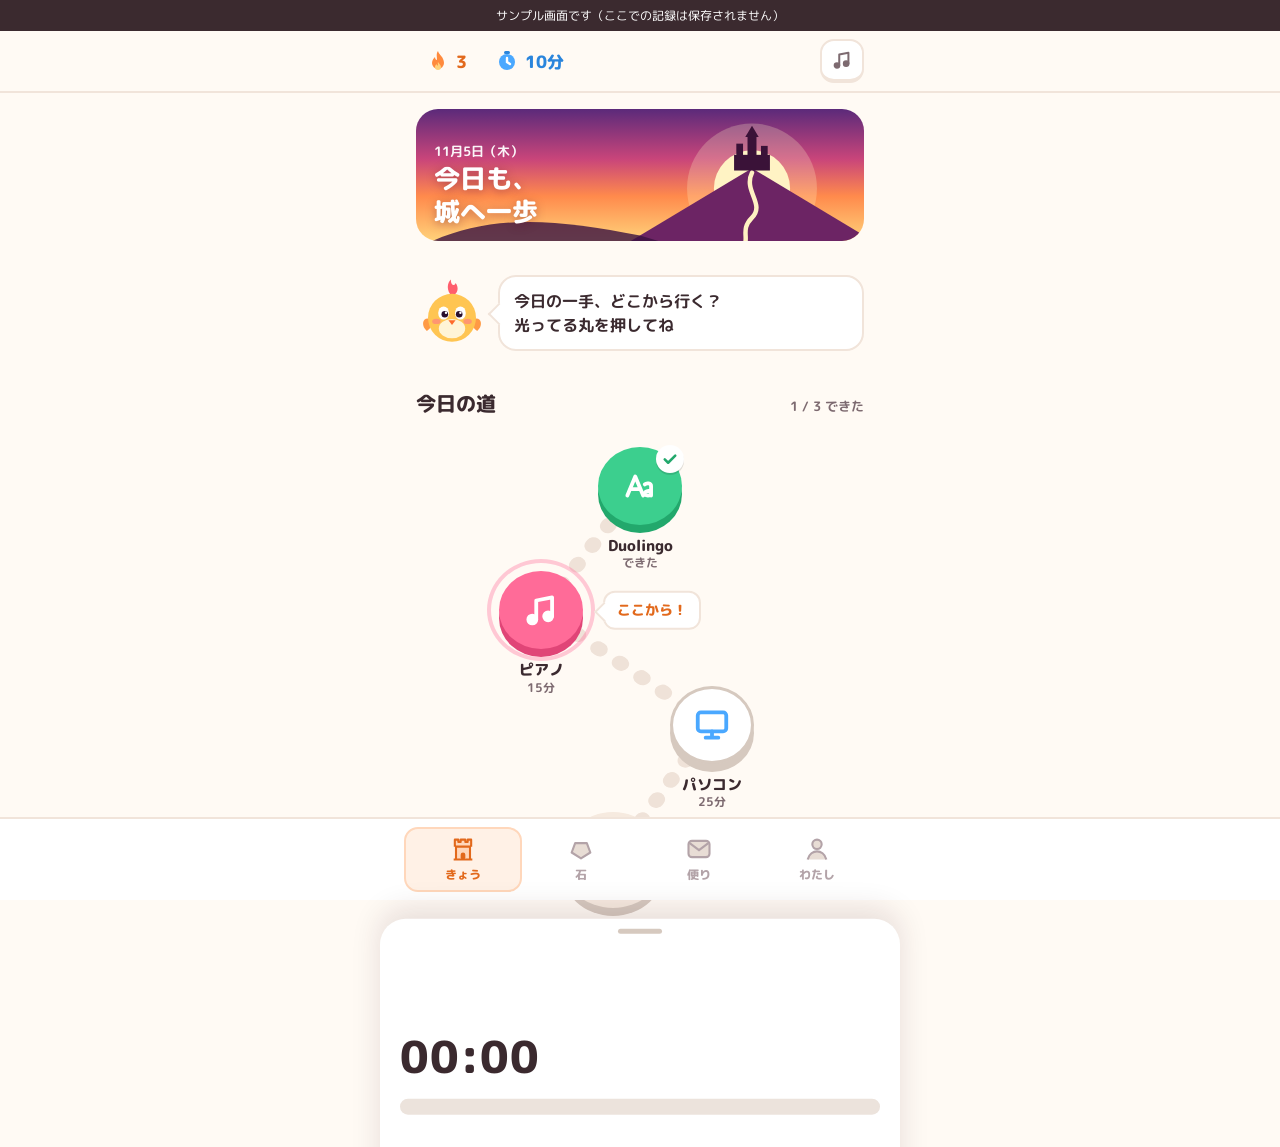
==== sample.html @ 820add2a "Duolingo風の画面サンプルと、ZOUZEI PHONK（Apple Music）を追加 Co-Authored-By: Claude Opus 5.5 <noreply@anthropic.co" ====
<!doctype html>
<html lang="ja">
<head>
<meta charset="utf-8">
<meta name="viewport" content="width=device-width, initial-scale=1, viewport-fit=cover">
<title>最強の自分 サンプル</title>
<meta name="robots" content="noindex">
<meta name="theme-color" content="#fffaf4">
<link rel="preconnect" href="https://fonts.googleapis.com">
<link rel="preconnect" href="https://fonts.gstatic.com" crossorigin>
<link href="https://fonts.googleapis.com/css2?family=M+PLUS+Rounded+1c:wght@500;700;800&display=swap" rel="stylesheet">
<style>
  :root {
    --bg: #fffaf4;
    --card: #ffffff;
    --line: #f1e4da;
    --ink: #3b2a2f;
    --ink-2: #7d6a70;
    --ink-3: #b3a3a8;
    --orange: #ff8a3d; --orange-d: #e2691c;
    --green: #3ccf8e; --green-d: #22a86c;
    --pink: #ff6b98; --pink-d: #e04577;
    --blue: #4aa8ff; --blue-d: #2a85dc;
    --gold: #ffc23d; --gold-d: #e09c12;
    --gray: #ece3dc; --gray-d: #d6c9bf;
    --r: 18px;
    --font: "M PLUS Rounded 1c", "Hiragino Maru Gothic ProN", "Hiragino Sans", system-ui, sans-serif;
  }
  * { box-sizing: border-box; }
  html, body { margin: 0; }
  body {
    background: var(--bg); color: var(--ink);
    font-family: var(--font); font-size: 16px; line-height: 1.6;
    -webkit-font-smoothing: antialiased;
    padding-bottom: calc(96px + env(safe-area-inset-bottom, 0px));
    overflow-x: hidden;
  }
  button { font: inherit; color: inherit; cursor: pointer; }
  .wrap { max-width: 480px; margin: 0 auto; padding: 0 16px; }

  .sample-note { background: var(--ink); color: #fff; text-align: center; font-size: 12px; padding: 6px 12px; }

  /* 上のバー */
  .topbar {
    position: sticky; top: 0; z-index: 20;
    background: rgba(255, 250, 244, .94); backdrop-filter: blur(10px); -webkit-backdrop-filter: blur(10px);
    border-bottom: 2px solid var(--line);
  }
  .topbar .wrap { display: flex; align-items: center; gap: 8px; height: 60px; padding-top: env(safe-area-inset-top, 0px); }
  .stat { display: flex; align-items: center; gap: 6px; font-weight: 800; font-size: 17px; padding: 6px 10px; border-radius: 12px; }
  .stat svg { width: 24px; height: 24px; }
  .stat.streak { color: var(--orange-d); }
  .stat.time { color: var(--blue-d); }
  .spacer { flex: 1; }
  .icon-btn {
    width: 44px; height: 44px; border-radius: 14px;
    background: var(--card); border: 2px solid var(--line); border-bottom-width: 4px;
    display: grid; place-items: center; color: var(--ink-2);
  }
  .icon-btn svg { width: 22px; height: 22px; }
  .icon-btn:active { border-bottom-width: 2px; transform: translateY(2px); }

  /* 朝焼けの帯 */
  .banner {
    position: relative; margin-top: 16px; height: 132px; border-radius: 22px; overflow: hidden;
    background: linear-gradient(180deg, #5b2a7a 0%, #c9457a 38%, #ff8a4c 66%, #ffd27a 100%);
    color: #fff;
  }
  .banner svg { position: absolute; inset: 0; width: 100%; height: 100%; }
  .banner-text { position: absolute; left: 18px; bottom: 14px; }
  .banner-date { font-size: 13px; font-weight: 700; opacity: .95; }
  .banner-title { margin: 0; font-size: 26px; font-weight: 800; line-height: 1.25; text-shadow: 0 2px 10px rgba(80, 10, 40, .35); }

  /* ヒナタ */
  .coach { display: flex; align-items: center; gap: 10px; margin: 18px 0 4px; }
  .coach svg { width: 72px; height: 72px; flex: none; }
  .bubble {
    position: relative; flex: 1;
    background: var(--card); border: 2px solid var(--line); border-radius: 18px;
    padding: 12px 14px; font-weight: 700; font-size: 16px; line-height: 1.5;
  }
  .bubble::before {
    content: ""; position: absolute; left: -9px; top: 50%; width: 14px; height: 14px; margin-top: -7px;
    background: var(--card); border-left: 2px solid var(--line); border-bottom: 2px solid var(--line);
    transform: rotate(45deg);
  }
  .coach.wow svg { animation: wow .8s ease-in-out; }
  @keyframes wow { 25% { transform: translateY(-10px) rotate(-8deg) scale(1.08); } 50% { transform: translateY(-10px) rotate(8deg) scale(1.08); } 75% { transform: translateY(0) rotate(-4deg); } }

  /* 今日の道 */
  .section-title { display: flex; align-items: baseline; justify-content: space-between; margin: 20px 0 4px; }
  .section-title h2 { margin: 0; font-size: 20px; font-weight: 800; }
  .section-title span { font-size: 13px; color: var(--ink-2); font-weight: 700; }
  .path { position: relative; height: 520px; margin-top: 4px; }
  .path-line { position: absolute; inset: 0; width: 100%; height: 100%; }
  .node {
    position: absolute; transform: translate(-50%, -50%);
    width: 84px; height: 78px; border-radius: 50%;
    border: 0; padding: 0;
    background: var(--c); box-shadow: 0 8px 0 var(--cd);
    display: grid; place-items: center; color: #fff;
    transition: transform .1s, box-shadow .1s;
  }
  .node:active { transform: translate(-50%, calc(-50% + 6px)); box-shadow: 0 2px 0 var(--cd); }
  .node svg { width: 38px; height: 38px; }
  .node.todo { background: var(--card); box-shadow: 0 8px 0 var(--gray-d); color: var(--c); border: 3px solid var(--gray-d); }
  .node.todo:active { box-shadow: 0 2px 0 var(--gray-d); }
  .node.done::after {
    content: ""; position: absolute; right: -2px; top: -2px; width: 28px; height: 28px; border-radius: 50%;
    background: #fff url("data:image/svg+xml,%3Csvg xmlns='http://www.w3.org/2000/svg' viewBox='0 0 24 24'%3E%3Cpath d='M5 12.5l4.5 4.5L19 7.5' fill='none' stroke='%2322a86c' stroke-width='3.4' stroke-linecap='round' stroke-linejoin='round'/%3E%3C/svg%3E") center/18px no-repeat;
    box-shadow: 0 2px 0 rgba(0, 0, 0, .12);
  }
  .node.current::before {
    content: ""; position: absolute; inset: -12px; border-radius: 50%;
    border: 4px solid var(--c); opacity: .35;
    animation: ring 1.8s ease-out infinite;
  }
  @keyframes ring { from { transform: scale(.9); opacity: .5; } to { transform: scale(1.18); opacity: 0; } }
  .node-label {
    position: absolute; transform: translate(-50%, 0);
    font-weight: 800; font-size: 15px; white-space: nowrap; text-align: center; line-height: 1.3;
  }
  .node-label small { display: block; font-weight: 700; font-size: 12px; color: var(--ink-2); }
  .tip {
    position: absolute; transform: translate(0, -50%);
    background: var(--card); border: 2px solid var(--line); border-radius: 12px;
    padding: 6px 12px; font-weight: 800; font-size: 14px; color: var(--orange-d);
    white-space: nowrap; animation: bob 1.6s ease-in-out infinite;
  }
  .tip::after { content: ""; position: absolute; left: -8px; top: 50%; width: 12px; height: 12px; margin-top: -6px; background: var(--card); border-left: 2px solid var(--line); border-bottom: 2px solid var(--line); transform: rotate(45deg); }
  @keyframes bob { 50% { transform: translate(6px, -50%); } }
  .castle { --c: var(--gold); --cd: var(--gold-d); width: 104px; height: 96px; }
  .castle svg { width: 52px; height: 52px; }
  .castle.locked { --c: #f6eadf; --cd: var(--gray-d); color: var(--ink-3); }

  /* 今日の名言（1行だけ） */
  .quote { margin-top: 8px; padding: 14px 16px; border-radius: var(--r); background: var(--card); border: 2px solid var(--line); }
  .quote-label { font-size: 12px; font-weight: 800; color: var(--orange-d); }
  .quote-text { margin: 2px 0 0; font-weight: 700; font-size: 17px; }
  .quote-by { font-size: 12px; color: var(--ink-2); }

  /* ボタン */
  .btn {
    display: flex; align-items: center; justify-content: center; gap: 8px;
    width: 100%; padding: 14px 16px; border-radius: 16px; border: 0;
    font-weight: 800; font-size: 17px; letter-spacing: .04em;
    background: var(--c, var(--orange)); color: #fff; box-shadow: 0 5px 0 var(--cd, var(--orange-d));
    transition: transform .08s, box-shadow .08s;
  }
  .btn:active { transform: translateY(4px); box-shadow: 0 1px 0 var(--cd, var(--orange-d)); }
  .btn.ghost { background: var(--card); color: var(--ink-2); box-shadow: 0 4px 0 var(--gray-d); border: 2px solid var(--gray-d); }
  .btn.green { --c: var(--green); --cd: var(--green-d); }

  /* 下から出る作戦シート */
  .scrim { position: fixed; inset: 0; background: rgba(40, 20, 30, .35); opacity: 0; pointer-events: none; transition: opacity .2s; z-index: 40; }
  .scrim.show { opacity: 1; pointer-events: auto; }
  .sheet {
    position: fixed; left: 0; right: 0; bottom: 0; z-index: 50;
    background: var(--card); border-radius: 26px 26px 0 0;
    padding: 10px 20px calc(20px + env(safe-area-inset-bottom, 0px));
    transform: translateY(105%); transition: transform .28s cubic-bezier(.2, .8, .2, 1);
    max-width: 520px; margin: 0 auto;
    box-shadow: 0 -10px 30px rgba(60, 20, 30, .12);
  }
  .sheet.show { transform: none; }
  .grab { width: 44px; height: 5px; border-radius: 3px; background: var(--gray-d); margin: 0 auto 14px; }
  .sheet-head { display: flex; align-items: center; gap: 14px; }
  .sheet-icon { width: 60px; height: 56px; border-radius: 18px; display: grid; place-items: center; background: var(--c); box-shadow: 0 4px 0 var(--cd); color: #fff; flex: none; }
  .sheet-icon svg { width: 30px; height: 30px; }
  .sheet h3 { margin: 0; font-size: 24px; font-weight: 800; line-height: 1.25; }
  .sheet-first { margin: 2px 0 0; color: var(--ink-2); font-weight: 700; font-size: 15px; }
  .timer { display: flex; align-items: baseline; justify-content: space-between; margin-top: 18px; }
  .timer b { font-size: 44px; font-weight: 800; font-variant-numeric: tabular-nums; letter-spacing: .02em; }
  .timer span { color: var(--ink-2); font-weight: 700; font-size: 14px; }
  .bar { height: 16px; border-radius: 99px; background: var(--gray); overflow: hidden; margin-top: 6px; }
  .bar i { display: block; height: 100%; width: 0; border-radius: 99px; background: var(--c); transition: width .5s; position: relative; }
  .bar i::after { content: ""; position: absolute; left: 8px; right: 8px; top: 3px; height: 4px; border-radius: 99px; background: rgba(255, 255, 255, .45); }
  .steps { margin: 16px 0 0; padding: 0; list-style: none; display: grid; gap: 8px; }
  .steps li { display: grid; grid-template-columns: 28px 1fr; gap: 10px; align-items: start; font-weight: 700; font-size: 15px; }
  .steps li span { width: 28px; height: 28px; border-radius: 50%; display: grid; place-items: center; background: var(--gray); color: var(--ink-2); font-size: 13px; }
  .sheet-actions { display: grid; gap: 12px; margin-top: 20px; }
  .sheet-row { display: grid; grid-template-columns: 1fr 1fr; gap: 10px; }

  /* 下のタブ */
  .tabbar {
    position: fixed; left: 0; right: 0; bottom: 0; z-index: 30;
    background: var(--card); border-top: 2px solid var(--line);
    padding: 8px 8px calc(8px + env(safe-area-inset-bottom, 0px));
  }
  .tabbar .wrap { display: flex; justify-content: space-between; padding: 0 4px; }
  .tab { flex: 1; display: flex; flex-direction: column; align-items: center; gap: 2px; padding: 6px 0; border-radius: 14px; border: 2px solid transparent; background: none; font-weight: 800; font-size: 12px; color: var(--ink-3); }
  .tab svg { width: 28px; height: 28px; }
  .tab.on { color: var(--orange-d); background: #fff1e6; border-color: #ffd7bb; }

  /* 紙吹雪 */
  .confetti { position: fixed; top: -12px; width: 9px; height: 14px; z-index: 80; pointer-events: none; border-radius: 2px; animation: fall var(--t, 2.2s) cubic-bezier(.2, .6, .4, 1) forwards; }
  @keyframes fall { to { transform: translate(var(--x), 105vh) rotate(var(--r)); } }
  @media (prefers-reduced-motion: reduce) { *, *::before, *::after { animation: none !important; transition: none !important; } }
</style>
</head>
<body>

<div class="sample-note">サンプル画面です（ここでの記録は保存されません）</div>

<header class="topbar">
  <div class="wrap">
    <span class="stat streak" title="連続の日">
      <svg viewBox="0 0 24 24"><path d="M12 2c1 4 6 6 6 12a6 6 0 0 1-12 0c0-3 2-5 3-6 0 2 1 3 2 3 0-4-1-6 1-9z" fill="#ff8a3d"/><path d="M12 13c1 2 3 3 3 5a3 3 0 0 1-6 0c0-1.5 1-2.5 1.5-3 .2 1 .8 1.5 1.5 1.5 0-1.5-.5-2.5 0-3.5z" fill="#ffd27a"/></svg>
      <span>3</span>
    </span>
    <span class="stat time" title="今日の積み時間">
      <svg viewBox="0 0 24 24"><circle cx="12" cy="13" r="8" fill="#4aa8ff"/><path d="M12 9v4l3 2" stroke="#fff" stroke-width="2.4" stroke-linecap="round" fill="none"/><rect x="9" y="2" width="6" height="3" rx="1.5" fill="#2a85dc"/></svg>
      <span id="totalTime">10分</span>
    </span>
    <span class="spacer"></span>
    <button class="icon-btn" type="button" aria-label="音の設定">
      <svg viewBox="0 0 24 24" fill="none" stroke="currentColor" stroke-width="2.2" stroke-linecap="round" stroke-linejoin="round"><path d="M9 18V6l10-2v12"/><circle cx="6.5" cy="18" r="2.5" fill="currentColor"/><circle cx="16.5" cy="16" r="2.5" fill="currentColor"/></svg>
    </button>
  </div>
</header>

<main class="wrap">
  <div class="banner">
    <svg viewBox="0 0 400 132" preserveAspectRatio="xMidYMid slice" aria-hidden="true">
      <circle cx="300" cy="78" r="34" fill="#fff3c4"/>
      <circle cx="300" cy="78" r="58" fill="#fff3c4" opacity=".25"/>
      <path d="M180 132 L300 60 L420 132Z" fill="#6c2464"/>
      <g transform="translate(300 62)" fill="#3a1238">
        <rect x="-16" y="-14" width="32" height="14"/><rect x="-4" y="-30" width="8" height="18"/><path d="M-6 -30 L0 -40 L6 -30Z"/>
        <rect x="-14" y="-24" width="6" height="12"/><rect x="8" y="-22" width="6" height="10"/>
      </g>
      <path d="M0 132 C60 100 120 104 200 120 L240 132Z" fill="#3a1240" opacity=".8"/>
      <path d="M300 64 C292 80 312 92 300 104 C288 116 300 124 290 132" stroke="#fff1c2" stroke-width="4" fill="none" stroke-linecap="round"/>
    </svg>
    <div class="banner-text">
      <div class="banner-date">11月5日（木）</div>
      <p class="banner-title">今日も、<br>城へ一歩</p>
    </div>
  </div>

  <div class="coach" id="coach">
    <svg viewBox="0 0 120 120" aria-hidden="true">
      <path d="M60 32 C50 22 52 10 58 4 C58 14 64 16 66 10 C72 18 70 28 60 32Z" fill="#ff5e6d"/>
      <path d="M24 70 C10 66 8 82 18 90 C24 86 28 80 28 72Z" fill="#ff9a45"/>
      <path d="M96 70 C110 66 112 82 102 90 C96 86 92 80 92 72Z" fill="#ff9a45"/>
      <circle cx="60" cy="68" r="40" fill="#ffc552"/>
      <ellipse cx="60" cy="86" rx="22" ry="16" fill="#fff4d6"/>
      <ellipse cx="34" cy="74" rx="7" ry="4.5" fill="#ff6f8a" opacity=".55"/><ellipse cx="86" cy="74" rx="7" ry="4.5" fill="#ff6f8a" opacity=".55"/>
      <g id="eyesNormal"><ellipse cx="46" cy="60" rx="9" ry="11" fill="#fff"/><ellipse cx="74" cy="60" rx="9" ry="11" fill="#fff"/><circle cx="48" cy="62" r="5.5" fill="#2a0f2e"/><circle cx="72" cy="62" r="5.5" fill="#2a0f2e"/><circle cx="50" cy="59.5" r="2" fill="#fff"/><circle cx="74" cy="59.5" r="2" fill="#fff"/><path d="M54 72 L66 72 L60 80Z" fill="#ff6a2a"/></g>
      <g id="eyesWow" style="display:none"><ellipse cx="45" cy="58" rx="13" ry="15" fill="#fff" stroke="#2a0f2e" stroke-width="1.2"/><ellipse cx="75" cy="58" rx="13" ry="15" fill="#fff" stroke="#2a0f2e" stroke-width="1.2"/><circle cx="45" cy="58" r="3.2" fill="#2a0f2e"/><circle cx="75" cy="58" r="3.2" fill="#2a0f2e"/><ellipse cx="60" cy="82" rx="7" ry="8" fill="#7a1a3a"/><path d="M53 72 L67 72 L60 76Z" fill="#ff6a2a"/></g>
    </svg>
    <p class="bubble" id="say">今日の一手、どこから行く？<br>光ってる丸を押してね</p>
  </div>

  <div class="section-title"><h2>今日の道</h2><span id="progress">1 / 3 できた</span></div>
  <div class="path" id="path"></div>

  <div class="quote">
    <div class="quote-label">今日の名言</div>
    <p class="quote-text">千里の道も一歩から。</p>
    <div class="quote-by">ことわざ（老子『道徳経』より）</div>
  </div>
</main>

<div class="scrim" id="scrim"></div>
<section class="sheet" id="sheet" aria-modal="true" role="dialog" aria-labelledby="sheetTitle">
  <div class="grab"></div>
  <div class="sheet-head">
    <span class="sheet-icon" id="sheetIcon"></span>
    <div>
      <h3 id="sheetTitle"></h3>
      <p class="sheet-first" id="sheetFirst"></p>
    </div>
  </div>
  <div class="timer"><b id="sheetTime">00:00</b><span id="sheetGoal"></span></div>
  <div class="bar"><i id="sheetBar"></i></div>
  <ol class="steps" id="sheetSteps"></ol>
  <div class="sheet-actions">
    <button class="btn" type="button" id="startBtn">▶ はじめる</button>
    <div class="sheet-row">
      <button class="btn ghost" type="button" id="appBtn">アプリを開く</button>
      <button class="btn green" type="button" id="doneBtn">できた！</button>
    </div>
  </div>
</section>

<nav class="tabbar" aria-label="メニュー">
  <div class="wrap">
    <button class="tab on" type="button"><svg viewBox="0 0 24 24"><path d="M4 21h16M6 21V10h12v11M5 10V4h3v2h2V4h4v2h2V4h3v6" fill="#ffd7bb" stroke="#e2691c" stroke-width="1.8" stroke-linejoin="round"/><rect x="10" y="15" width="4" height="6" rx="2" fill="#e2691c"/></svg>きょう</button>
    <button class="tab" type="button"><svg viewBox="0 0 24 24"><path d="M4 15l3-8h10l3 8-8 5z" fill="#e8ddd5" stroke="#b3a3a8" stroke-width="1.8" stroke-linejoin="round"/></svg>石</button>
    <button class="tab" type="button"><svg viewBox="0 0 24 24"><rect x="3" y="5" width="18" height="14" rx="3" fill="#e8ddd5" stroke="#b3a3a8" stroke-width="1.8"/><path d="M4 7l8 6 8-6" fill="none" stroke="#b3a3a8" stroke-width="1.8"/></svg>便り</button>
    <button class="tab" type="button"><svg viewBox="0 0 24 24"><circle cx="12" cy="8" r="4" fill="#e8ddd5" stroke="#b3a3a8" stroke-width="1.8"/><path d="M4 21c1-5 5-7 8-7s7 2 8 7" fill="#e8ddd5" stroke="#b3a3a8" stroke-width="1.8"/></svg>わたし</button>
  </div>
</nav>

<script>
(() => {
  const ICON = {
    duo: '<svg viewBox="0 0 24 24" fill="none" stroke="currentColor" stroke-width="2.4" stroke-linecap="round" stroke-linejoin="round"><path d="M4 18l5-12 5 12M5.8 14h6.4"/><path d="M15 11c1-1 4-1 4 1v6M19 15c-2 0-4 .3-4 1.6S16 18 17 18s2-.6 2-1.5"/></svg>',
    piano: '<svg viewBox="0 0 24 24" fill="none" stroke="currentColor" stroke-width="2.4" stroke-linecap="round" stroke-linejoin="round"><path d="M9 18V6l10-2v12"/><circle cx="6.5" cy="18" r="2.5" fill="currentColor"/><circle cx="16.5" cy="16" r="2.5" fill="currentColor"/></svg>',
    pc: '<svg viewBox="0 0 24 24" fill="none" stroke="currentColor" stroke-width="2.4" stroke-linecap="round" stroke-linejoin="round"><rect x="3" y="4" width="18" height="12" rx="2"/><path d="M8 20h8M12 16v4"/></svg>',
    castle: '<svg viewBox="0 0 24 24" fill="currentColor"><path d="M3 21V10h2V7h2v3h2V5h2V3h2v2h2v5h2V7h2v3h2v11h-7v-4a2 2 0 0 0-4 0v4z"/></svg>',
  };
  const tasks = [
    { id: 'duo', label: 'Duolingo', c: '--green', cd: '--green-d', min: 10, first: 'アプリを開いて、レッスンを1つ', steps: ['アプリを開く', '今日のレッスンを1つ（約5分）', '余力があれば、もう1つか復習を1つ'], app: true, done: true, secs: 600 },
    { id: 'piano', label: 'ピアノ', c: '--pink', cd: '--pink-d', min: 15, first: '鍵盤のふたを開けて、音階を3分', steps: ['指ならし：音階かハノンを3分', 'いまの曲を2小節ずつ、ゆっくり8分', '最後に、止まらず通して1回'], done: false, secs: 0 },
    { id: 'pc', label: 'パソコン', c: '--blue', cd: '--blue-d', min: 25, first: '「今日つくるもの」を1行メモする', steps: ['今日つくるものを1行で書く', 'タイマーを押して25分だけ集中', '終わったら、できたことを一言メモ'], done: false, secs: 0 },
  ];
  const POS = [[50, 12], [28, 36], [66, 58]];
  const CASTLE = [44, 84];
  const $ = s => document.querySelector(s);
  const clock = s => `${String(Math.floor(s / 60)).padStart(2, '0')}:${String(Math.floor(s % 60)).padStart(2, '0')}`;
  let open = null, running = null, startAt = 0;

  const say = (text, wow) => {
    $('#say').innerHTML = text;
    $('#eyesNormal').style.display = wow ? 'none' : '';
    $('#eyesWow').style.display = wow ? '' : 'none';
    const c = $('#coach'); c.classList.remove('wow'); void c.offsetWidth; if (wow) c.classList.add('wow');
  };

  const render = () => {
    const cur = tasks.find(t => !t.done);
    const done = tasks.filter(t => t.done).length;
    $('#progress').textContent = `${done} / ${tasks.length} できた`;
    const total = tasks.reduce((a, t) => a + t.secs, 0) + (running ? (Date.now() - startAt) / 1000 : 0);
    $('#totalTime').textContent = `${Math.floor(total / 60)}分`;
    const pts = [...POS, CASTLE];
    const d = pts.map((p, i) => (i ? 'L' : 'M') + p[0] * 4 + ' ' + p[1] * 5.2).join(' ');
    let html = `<svg class="path-line" viewBox="0 0 400 520" preserveAspectRatio="none" aria-hidden="true"><path d="${d}" fill="none" stroke="#efe2d8" stroke-width="14" stroke-linecap="round" stroke-linejoin="round" stroke-dasharray="2 22"/></svg>`;
    tasks.forEach((t, i) => {
      const [x, y] = POS[i];
      const st = t.done ? 'done' : t === cur ? 'current' : 'todo';
      html += `<button class="node ${st}" type="button" data-id="${t.id}" style="left:${x}%;top:${y * 5.2}px;--c:var(${t.c});--cd:var(${t.cd});--tint:var(${t.c})" aria-label="${t.label}">${ICON[t.id]}</button>`;
      html += `<div class="node-label" style="left:${x}%;top:${y * 5.2 + 50}px">${t.label}<small>${t.done ? 'できた' : t.min + '分'}</small></div>`;
      if (t === cur) html += `<div class="tip" style="left:calc(${x}% + 62px);top:${y * 5.2}px">ここから！</div>`;
    });
    const allDone = !cur;
    html += `<button class="node castle${allDone ? '' : ' locked'}" type="button" data-id="castle" style="left:${CASTLE[0]}%;top:${CASTLE[1] * 5.2}px" aria-label="今日の城">${ICON.castle}</button>`;
    html += `<div class="node-label" style="left:${CASTLE[0]}%;top:${CASTLE[1] * 5.2 + 58}px">今日の城<small>${allDone ? '完成！' : 'ぜんぶ終わると完成'}</small></div>`;
    $('#path').innerHTML = html;
  };

  const openSheet = t => {
    open = t;
    const sheet = $('#sheet');
    sheet.style.setProperty('--c', `var(${t.c})`);
    sheet.style.setProperty('--cd', `var(${t.cd})`);
    $('#sheetIcon').innerHTML = ICON[t.id];
    $('#sheetTitle').textContent = t.label;
    $('#sheetFirst').textContent = 'まず：' + t.first;
    $('#sheetGoal').textContent = `目安 ${t.min}分`;
    $('#sheetSteps').innerHTML = t.steps.map((s, i) => `<li><span>${i + 1}</span>${s}</li>`).join('');
    $('#appBtn').style.display = t.app ? '' : 'none';
    $('.sheet-row').style.gridTemplateColumns = t.app ? '1fr 1fr' : '1fr';
    tickSheet();
    $('#scrim').classList.add('show'); sheet.classList.add('show');
  };
  const closeSheet = () => { $('#scrim').classList.remove('show'); $('#sheet').classList.remove('show'); open = null; };
  const secsOf = t => t.secs + (running === t ? (Date.now() - startAt) / 1000 : 0);
  const tickSheet = () => {
    if (!open) return;
    const s = secsOf(open);
    $('#sheetTime').textContent = clock(s);
    $('#sheetBar').style.width = Math.min(100, s / (open.min * 60) * 100) + '%';
    $('#startBtn').textContent = running === open ? '■ ストップ' : open.done ? '▶ もう少しやる' : '▶ はじめる';
  };

  const confetti = () => {
    const colors = ['#ff8a3d', '#3ccf8e', '#ff6b98', '#4aa8ff', '#ffc23d'];
    for (let i = 0; i < 60; i++) {
      const c = document.createElement('i');
      c.className = 'confetti';
      c.style.left = Math.random() * 100 + 'vw';
      c.style.background = colors[i % colors.length];
      c.style.setProperty('--x', (Math.random() - .5) * 200 + 'px');
      c.style.setProperty('--r', (Math.random() * 900 - 450) + 'deg');
      c.style.setProperty('--t', (1.6 + Math.random() * 1.4) + 's');
      document.body.appendChild(c);
      setTimeout(() => c.remove(), 3200);
    }
  };

  $('#path').addEventListener('click', e => {
    const b = e.target.closest('.node');
    if (!b) return;
    if (b.dataset.id === 'castle') {
      say(tasks.every(t => t.done) ? '城、完成してる…！！ 今日のあなた、伝説すぎる！！' : 'あと少しで城が完成するよ！ 光ってる丸から行こう！', tasks.every(t => t.done));
      return;
    }
    openSheet(tasks.find(t => t.id === b.dataset.id));
  });
  $('#scrim').addEventListener('click', closeSheet);
  $('#startBtn').addEventListener('click', () => {
    if (running === open) { open.secs = secsOf(open); running = null; say(`${Math.max(1, Math.round(open.secs / 60))}分も積んだの！？ えらすぎる…！`, true); }
    else { if (running) running.secs = secsOf(running); running = open; startAt = Date.now(); say(`よーい、どん！！ 「${open.label}」、見てるからね…！`); }
    tickSheet(); render();
  });
  $('#appBtn').addEventListener('click', () => say('いってらっしゃい！ 時間はこっちで測っておくね！'));
  $('#doneBtn').addEventListener('click', () => {
    const t = open;
    if (running === t) { t.secs = secsOf(t); running = null; }
    t.done = true;
    closeSheet();
    render();
    const n = tasks.filter(x => x.done).length;
    if (n === tasks.length) { say('全部！？！？ ぜんぶ！？ 城、完成しちゃった！！', true); confetti(); }
    else say(n === 2 ? '2つ目！？ え、正気？？ 天才では？' : `え、もう「${t.label}」できたの！？`, true);
  });
  setInterval(() => {
    tickSheet();
    if (running) $('#totalTime').textContent = `${Math.floor((tasks.reduce((a, t) => a + t.secs, 0) + (Date.now() - startAt) / 1000) / 60)}分`;
  }, 1000);
  render();
})();
</script>
</body>
</html>
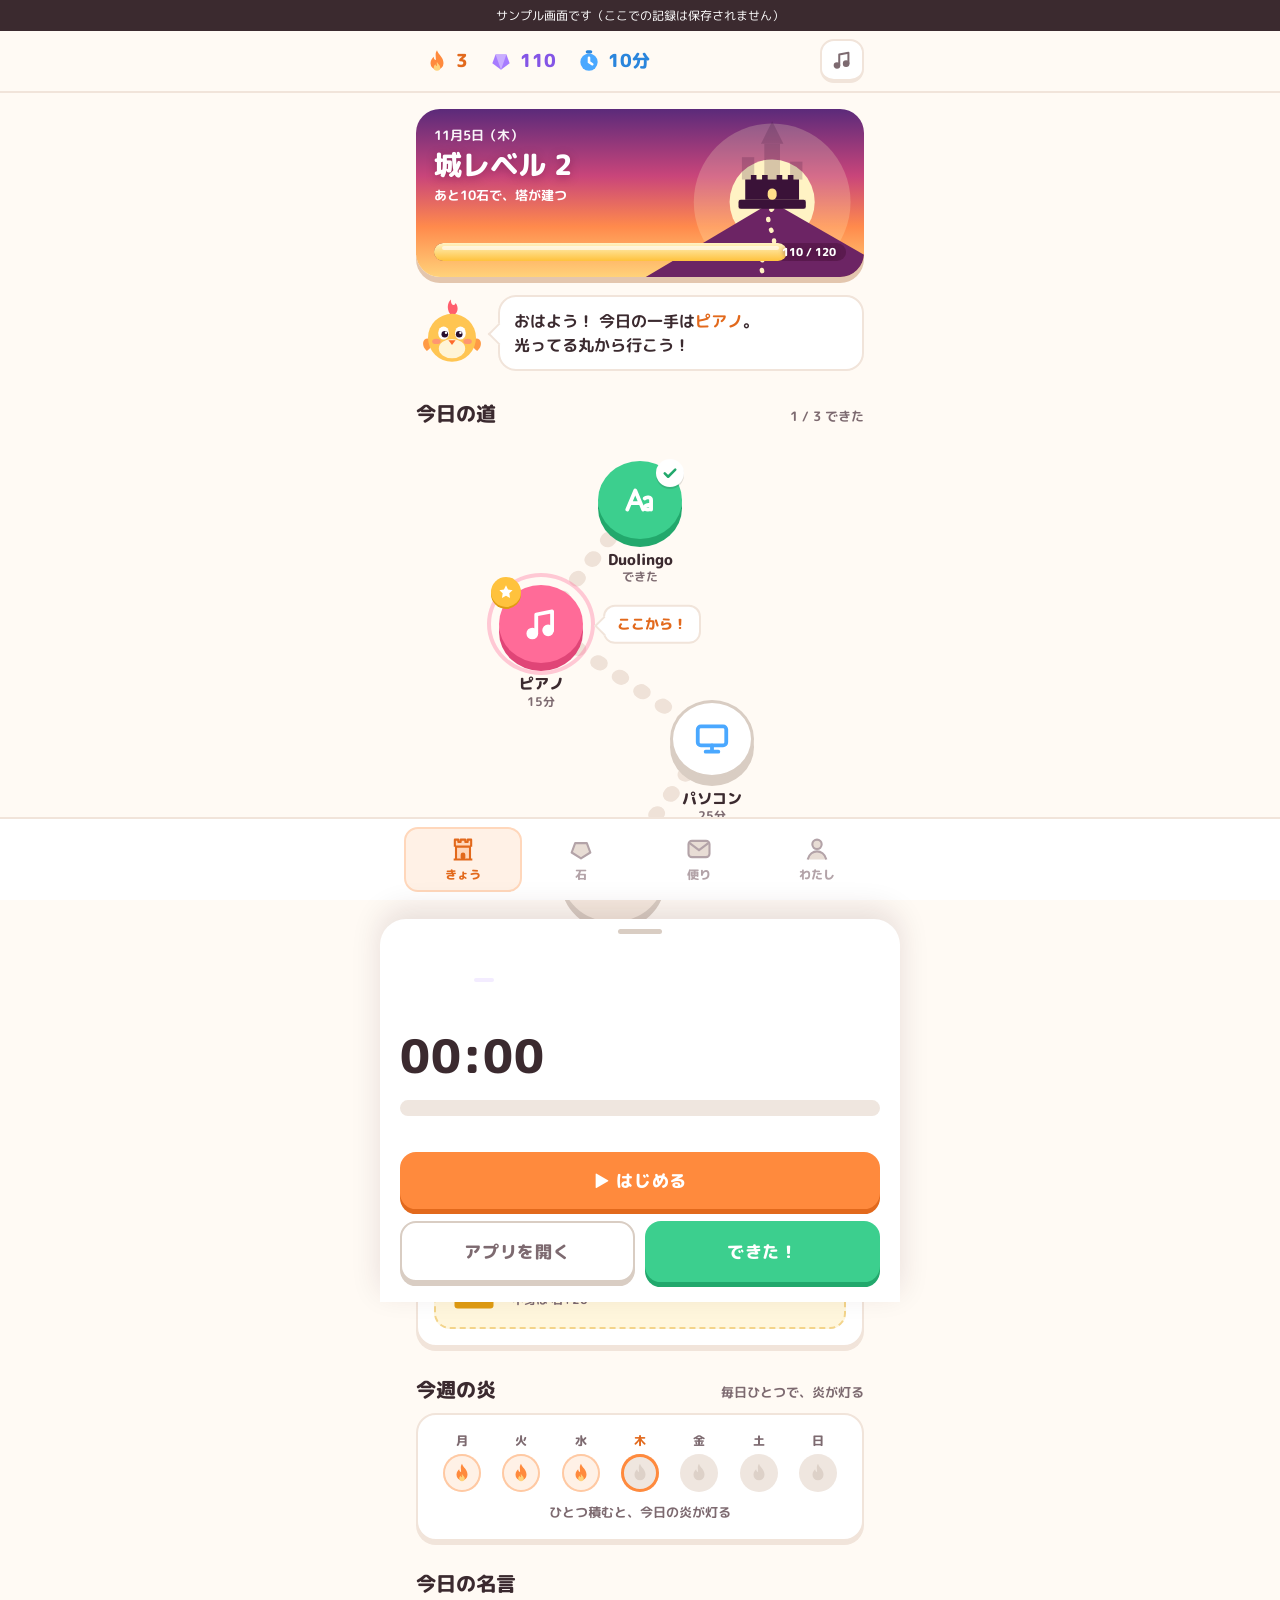
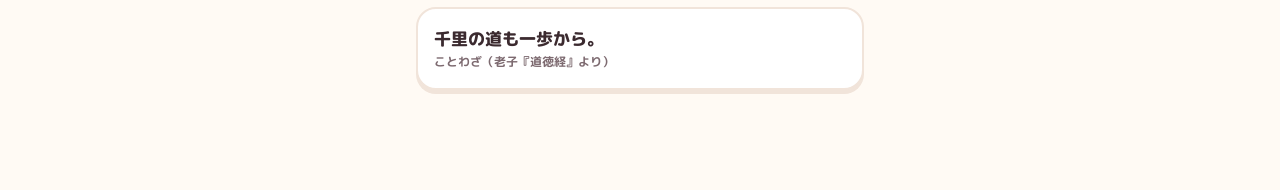
==== commit 588f2311: "サンプルに、育つ城・今日のクエスト・やりきった画面・今週の炎を追加 Co-Authored-By: Claude Opus 5.5 <noreply@anthropic.com>" ====
--- a/sample.html
+++ b/sample.html
@@ -17,13 +17,13 @@
     --ink: #3b2a2f;
     --ink-2: #7d6a70;
     --ink-3: #b3a3a8;
-    --orange: #ff8a3d; --orange-d: #e2691c;
+    --orange: #ff8a3d; --orange-d: #e2691c; --orange-l: #fff1e6;
     --green: #3ccf8e; --green-d: #22a86c;
     --pink: #ff6b98; --pink-d: #e04577;
     --blue: #4aa8ff; --blue-d: #2a85dc;
-    --gold: #ffc23d; --gold-d: #e09c12;
-    --gray: #ece3dc; --gray-d: #d6c9bf;
-    --r: 18px;
+    --gold: #ffc23d; --gold-d: #e09c12; --gold-l: #fff6dc;
+    --violet: #a77bff; --violet-d: #8455e6;
+    --gray: #efe6df; --gray-d: #d9cdc3;
     --font: "M PLUS Rounded 1c", "Hiragino Maru Gothic ProN", "Hiragino Sans", system-ui, sans-serif;
   }
   * { box-sizing: border-box; }
@@ -32,25 +32,27 @@
     background: var(--bg); color: var(--ink);
     font-family: var(--font); font-size: 16px; line-height: 1.6;
     -webkit-font-smoothing: antialiased;
-    padding-bottom: calc(96px + env(safe-area-inset-bottom, 0px));
+    padding-bottom: calc(100px + env(safe-area-inset-bottom, 0px));
     overflow-x: hidden;
   }
-  button { font: inherit; color: inherit; cursor: pointer; }
+  button { font: inherit; color: inherit; cursor: pointer; -webkit-tap-highlight-color: transparent; }
   .wrap { max-width: 480px; margin: 0 auto; padding: 0 16px; }
-
   .sample-note { background: var(--ink); color: #fff; text-align: center; font-size: 12px; padding: 6px 12px; }
 
-  /* 上のバー */
+  /* ---------- 上のバー ---------- */
   .topbar {
     position: sticky; top: 0; z-index: 20;
     background: rgba(255, 250, 244, .94); backdrop-filter: blur(10px); -webkit-backdrop-filter: blur(10px);
     border-bottom: 2px solid var(--line);
   }
-  .topbar .wrap { display: flex; align-items: center; gap: 8px; height: 60px; padding-top: env(safe-area-inset-top, 0px); }
-  .stat { display: flex; align-items: center; gap: 6px; font-weight: 800; font-size: 17px; padding: 6px 10px; border-radius: 12px; }
-  .stat svg { width: 24px; height: 24px; }
+  .topbar .wrap { display: flex; align-items: center; gap: 4px; height: 60px; }
+  .stat { display: flex; align-items: center; gap: 6px; font-weight: 800; font-size: 18px; padding: 6px 8px; border-radius: 12px; border: 0; background: none; }
+  .stat svg { width: 26px; height: 26px; }
   .stat.streak { color: var(--orange-d); }
+  .stat.stones { color: var(--violet-d); }
   .stat.time { color: var(--blue-d); }
+  .stat.bump { animation: bump .5s cubic-bezier(.3, 1.8, .5, 1); }
+  @keyframes bump { 40% { transform: scale(1.35); } }
   .spacer { flex: 1; }
   .icon-btn {
     width: 44px; height: 44px; border-radius: 14px;
@@ -59,26 +61,39 @@
   }
   .icon-btn svg { width: 22px; height: 22px; }
   .icon-btn:active { border-bottom-width: 2px; transform: translateY(2px); }
-
-  /* 朝焼けの帯 */
+  .icon-btn.on { color: var(--orange-d); border-color: #ffd0ad; background: var(--orange-l); }
+
+  /* ---------- 城のバナー（積むほど育つ） ---------- */
   .banner {
-    position: relative; margin-top: 16px; height: 132px; border-radius: 22px; overflow: hidden;
-    background: linear-gradient(180deg, #5b2a7a 0%, #c9457a 38%, #ff8a4c 66%, #ffd27a 100%);
+    position: relative; margin-top: 16px; height: 168px; border-radius: 24px; overflow: hidden;
+    background: linear-gradient(180deg, #5b2a7a 0%, #c9457a 40%, #ff8a4c 70%, #ffd27a 100%);
     color: #fff;
-  }
-  .banner svg { position: absolute; inset: 0; width: 100%; height: 100%; }
-  .banner-text { position: absolute; left: 18px; bottom: 14px; }
+    box-shadow: 0 6px 0 #e3c6ae;
+  }
+  .banner > svg { position: absolute; inset: 0; width: 100%; height: 100%; }
+  .banner-text { position: absolute; left: 18px; top: 16px; right: 44%; }
   .banner-date { font-size: 13px; font-weight: 700; opacity: .95; }
-  .banner-title { margin: 0; font-size: 26px; font-weight: 800; line-height: 1.25; text-shadow: 0 2px 10px rgba(80, 10, 40, .35); }
-
-  /* ヒナタ */
+  .banner-level { margin: 2px 0 0; font-size: 28px; font-weight: 800; line-height: 1.2; text-shadow: 0 2px 10px rgba(80, 10, 40, .35); }
+  .banner-next { margin: 4px 0 0; font-size: 13px; font-weight: 700; line-height: 1.4; }
+  .lv-bar { position: absolute; left: 18px; right: 18px; bottom: 16px; height: 18px; border-radius: 99px; background: rgba(60, 10, 40, .35); overflow: hidden; }
+  .lv-bar i { display: block; height: 100%; width: 0; border-radius: 99px; background: linear-gradient(180deg, #fff3c4, #ffc23d); transition: width .9s cubic-bezier(.2, .8, .2, 1); position: relative; }
+  .lv-bar i::after { content: ""; position: absolute; left: 8px; right: 8px; top: 3px; height: 4px; border-radius: 99px; background: rgba(255, 255, 255, .6); }
+  .lv-bar span { position: absolute; right: 10px; top: 0; font-size: 11px; font-weight: 800; line-height: 18px; color: #fff; text-shadow: 0 1px 4px rgba(60, 10, 40, .6); }
+  .castle-art .part { opacity: 0; transition: opacity .6s; }
+  .castle-art .part.on { opacity: 1; }
+  .castle-art .ghost { opacity: .2; }
+  .flag { transform-box: fill-box; transform-origin: 0 50%; animation: flag 1.6s ease-in-out infinite; }
+  @keyframes flag { 50% { transform: scaleX(.75); } }
+
+  /* ---------- ヒナタ ---------- */
   .coach { display: flex; align-items: center; gap: 10px; margin: 18px 0 4px; }
-  .coach svg { width: 72px; height: 72px; flex: none; }
+  .coach svg { width: 72px; height: 72px; flex: none; overflow: visible; }
   .bubble {
-    position: relative; flex: 1;
+    position: relative; flex: 1; margin: 0;
     background: var(--card); border: 2px solid var(--line); border-radius: 18px;
     padding: 12px 14px; font-weight: 700; font-size: 16px; line-height: 1.5;
   }
+  .bubble b { color: var(--orange-d); }
   .bubble::before {
     content: ""; position: absolute; left: -9px; top: 50%; width: 14px; height: 14px; margin-top: -7px;
     background: var(--card); border-left: 2px solid var(--line); border-bottom: 2px solid var(--line);
@@ -87,11 +102,13 @@
   .coach.wow svg { animation: wow .8s ease-in-out; }
   @keyframes wow { 25% { transform: translateY(-10px) rotate(-8deg) scale(1.08); } 50% { transform: translateY(-10px) rotate(8deg) scale(1.08); } 75% { transform: translateY(0) rotate(-4deg); } }
 
-  /* 今日の道 */
-  .section-title { display: flex; align-items: baseline; justify-content: space-between; margin: 20px 0 4px; }
+  /* ---------- 見出し ---------- */
+  .section-title { display: flex; align-items: baseline; justify-content: space-between; margin: 26px 0 8px; }
   .section-title h2 { margin: 0; font-size: 20px; font-weight: 800; }
   .section-title span { font-size: 13px; color: var(--ink-2); font-weight: 700; }
-  .path { position: relative; height: 520px; margin-top: 4px; }
+
+  /* ---------- 今日の道 ---------- */
+  .path { position: relative; height: 520px; }
   .path-line { position: absolute; inset: 0; width: 100%; height: 100%; }
   .node {
     position: absolute; transform: translate(-50%, -50%);
@@ -102,7 +119,7 @@
     transition: transform .1s, box-shadow .1s;
   }
   .node:active { transform: translate(-50%, calc(-50% + 6px)); box-shadow: 0 2px 0 var(--cd); }
-  .node svg { width: 38px; height: 38px; }
+  .node > svg { width: 38px; height: 38px; }
   .node.todo { background: var(--card); box-shadow: 0 8px 0 var(--gray-d); color: var(--c); border: 3px solid var(--gray-d); }
   .node.todo:active { box-shadow: 0 2px 0 var(--gray-d); }
   .node.done::after {
@@ -116,10 +133,11 @@
     animation: ring 1.8s ease-out infinite;
   }
   @keyframes ring { from { transform: scale(.9); opacity: .5; } to { transform: scale(1.18); opacity: 0; } }
-  .node-label {
-    position: absolute; transform: translate(-50%, 0);
-    font-weight: 800; font-size: 15px; white-space: nowrap; text-align: center; line-height: 1.3;
-  }
+  .node.live { animation: live 1s ease-in-out infinite; }
+  @keyframes live { 50% { transform: translate(-50%, -50%) scale(1.06); } }
+  .node .pick { position: absolute; left: -8px; top: -8px; width: 30px; height: 30px; border-radius: 50%; background: var(--gold); box-shadow: 0 2px 0 var(--gold-d); display: grid; place-items: center; color: #fff; }
+  .node .pick svg { width: 18px; height: 18px; }
+  .node-label { position: absolute; transform: translate(-50%, 0); font-weight: 800; font-size: 15px; white-space: nowrap; text-align: center; line-height: 1.3; }
   .node-label small { display: block; font-weight: 700; font-size: 12px; color: var(--ink-2); }
   .tip {
     position: absolute; transform: translate(0, -50%);
@@ -129,20 +147,62 @@
   }
   .tip::after { content: ""; position: absolute; left: -8px; top: 50%; width: 12px; height: 12px; margin-top: -6px; background: var(--card); border-left: 2px solid var(--line); border-bottom: 2px solid var(--line); transform: rotate(45deg); }
   @keyframes bob { 50% { transform: translate(6px, -50%); } }
-  .castle { --c: var(--gold); --cd: var(--gold-d); width: 104px; height: 96px; }
-  .castle svg { width: 52px; height: 52px; }
-  .castle.locked { --c: #f6eadf; --cd: var(--gray-d); color: var(--ink-3); }
-
-  /* 今日の名言（1行だけ） */
-  .quote { margin-top: 8px; padding: 14px 16px; border-radius: var(--r); background: var(--card); border: 2px solid var(--line); }
-  .quote-label { font-size: 12px; font-weight: 800; color: var(--orange-d); }
-  .quote-text { margin: 2px 0 0; font-weight: 700; font-size: 17px; }
-  .quote-by { font-size: 12px; color: var(--ink-2); }
-
-  /* ボタン */
+  .tip.left { transform: translate(-100%, -50%); animation-name: bobL; }
+  .tip.left::after { left: auto; right: -8px; border-left: 0; border-bottom: 0; border-right: 2px solid var(--line); border-top: 2px solid var(--line); }
+  @keyframes bobL { 50% { transform: translate(calc(-100% - 6px), -50%); } }
+  .castle-node { --c: var(--gold); --cd: var(--gold-d); width: 104px; height: 96px; }
+  .castle-node > svg { width: 52px; height: 52px; }
+  .castle-node.locked { --c: #f6eadf; --cd: var(--gray-d); color: var(--ink-3); }
+  .float {
+    position: absolute; transform: translate(-50%, -50%); pointer-events: none; z-index: 5;
+    font-weight: 800; font-size: 22px; color: var(--violet-d);
+    text-shadow: 0 2px 0 #fff, 0 -2px 0 #fff, 2px 0 0 #fff, -2px 0 0 #fff;
+    animation: floatUp 1.4s cubic-bezier(.2, .8, .2, 1) forwards;
+  }
+  @keyframes floatUp { 0% { opacity: 0; transform: translate(-50%, -20%) scale(.6); } 20% { opacity: 1; transform: translate(-50%, -60%) scale(1.15); } 100% { opacity: 0; transform: translate(-50%, -220%) scale(1); } }
+
+  /* ---------- カード ---------- */
+  .card { background: var(--card); border: 2px solid var(--line); border-radius: 20px; padding: 16px; box-shadow: 0 4px 0 var(--line); }
+
+  /* ---------- 今日のクエスト ---------- */
+  .quest { display: grid; grid-template-columns: 44px 1fr; gap: 12px; align-items: center; padding: 10px 0; }
+  .quest + .quest { border-top: 2px solid var(--line); }
+  .q-icon { width: 44px; height: 44px; border-radius: 14px; display: grid; place-items: center; background: var(--qc-l); color: var(--qc); }
+  .q-icon svg { width: 24px; height: 24px; }
+  .q-title { margin: 0; font-weight: 800; font-size: 15px; display: flex; justify-content: space-between; gap: 8px; }
+  .q-title span { color: var(--ink-2); font-size: 13px; font-weight: 700; white-space: nowrap; }
+  .q-bar { height: 14px; border-radius: 99px; background: var(--gray); overflow: hidden; margin-top: 6px; }
+  .q-bar i { display: block; height: 100%; border-radius: 99px; background: var(--qc); transition: width .7s cubic-bezier(.2, .8, .2, 1); position: relative; }
+  .q-bar i::after { content: ""; position: absolute; left: 6px; right: 6px; top: 3px; height: 3px; border-radius: 99px; background: rgba(255, 255, 255, .5); }
+  .quest.clear .q-title { color: var(--green-d); }
+  .chest-row { display: flex; align-items: center; gap: 12px; margin-top: 12px; padding: 12px; border-radius: 16px; background: var(--gold-l); border: 2px dashed #f3d48a; }
+  .chest-row svg { width: 52px; height: 52px; flex: none; }
+  .chest-row p { margin: 0; font-weight: 800; font-size: 14px; line-height: 1.5; }
+  .chest-row small { display: block; font-weight: 700; color: var(--ink-2); font-size: 12px; }
+  .chest-row.ready { border-style: solid; border-color: var(--gold); animation: glow 1.4s ease-in-out infinite; cursor: pointer; }
+  .chest-row.ready svg { animation: shake 1.2s ease-in-out infinite; }
+  .chest-row.opened { background: var(--card); border-style: solid; border-color: var(--line); }
+  @keyframes glow { 50% { box-shadow: 0 0 0 4px rgba(255, 194, 61, .35); } }
+  @keyframes shake { 0%, 60%, 100% { transform: rotate(0); } 70% { transform: rotate(-8deg); } 80% { transform: rotate(8deg); } 90% { transform: rotate(-4deg); } }
+
+  /* ---------- 今週の炎 ---------- */
+  .week { display: grid; grid-template-columns: repeat(7, 1fr); gap: 4px; text-align: center; }
+  .day { font-size: 12px; font-weight: 800; color: var(--ink-2); }
+  .day i { display: grid; place-items: center; width: 38px; height: 38px; margin: 4px auto 0; border-radius: 50%; background: var(--gray); }
+  .day i svg { width: 22px; height: 22px; }
+  .day.lit i { background: var(--orange-l); box-shadow: inset 0 0 0 2px #ffc9a3; }
+  .day.today { color: var(--orange-d); }
+  .day.today i { box-shadow: inset 0 0 0 3px var(--orange); }
+  .week-note { margin: 10px 0 0; font-size: 13px; font-weight: 700; color: var(--ink-2); text-align: center; }
+
+  /* ---------- 名言 ---------- */
+  .quote-text { margin: 0; font-weight: 800; font-size: 17px; }
+  .quote-by { font-size: 12px; color: var(--ink-2); font-weight: 700; }
+
+  /* ---------- ボタン ---------- */
   .btn {
     display: flex; align-items: center; justify-content: center; gap: 8px;
-    width: 100%; padding: 14px 16px; border-radius: 16px; border: 0;
+    width: 100%; padding: 15px 16px; border-radius: 16px; border: 0;
     font-weight: 800; font-size: 17px; letter-spacing: .04em;
     background: var(--c, var(--orange)); color: #fff; box-shadow: 0 5px 0 var(--cd, var(--orange-d));
     transition: transform .08s, box-shadow .08s;
@@ -151,7 +211,7 @@
   .btn.ghost { background: var(--card); color: var(--ink-2); box-shadow: 0 4px 0 var(--gray-d); border: 2px solid var(--gray-d); }
   .btn.green { --c: var(--green); --cd: var(--green-d); }
 
-  /* 下から出る作戦シート */
+  /* ---------- 作戦シート ---------- */
   .scrim { position: fixed; inset: 0; background: rgba(40, 20, 30, .35); opacity: 0; pointer-events: none; transition: opacity .2s; z-index: 40; }
   .scrim.show { opacity: 1; pointer-events: auto; }
   .sheet {
@@ -169,8 +229,9 @@
   .sheet-icon svg { width: 30px; height: 30px; }
   .sheet h3 { margin: 0; font-size: 24px; font-weight: 800; line-height: 1.25; }
   .sheet-first { margin: 2px 0 0; color: var(--ink-2); font-weight: 700; font-size: 15px; }
-  .timer { display: flex; align-items: baseline; justify-content: space-between; margin-top: 18px; }
-  .timer b { font-size: 44px; font-weight: 800; font-variant-numeric: tabular-nums; letter-spacing: .02em; }
+  .reward { display: inline-block; margin-top: 6px; padding: 2px 10px; border-radius: 99px; background: #f3ecff; color: var(--violet-d); font-weight: 800; font-size: 13px; }
+  .timer { display: flex; align-items: baseline; justify-content: space-between; margin-top: 16px; }
+  .timer b { font-size: 46px; font-weight: 800; font-variant-numeric: tabular-nums; letter-spacing: .02em; }
   .timer span { color: var(--ink-2); font-weight: 700; font-size: 14px; }
   .bar { height: 16px; border-radius: 99px; background: var(--gray); overflow: hidden; margin-top: 6px; }
   .bar i { display: block; height: 100%; width: 0; border-radius: 99px; background: var(--c); transition: width .5s; position: relative; }
@@ -181,7 +242,32 @@
   .sheet-actions { display: grid; gap: 12px; margin-top: 20px; }
   .sheet-row { display: grid; grid-template-columns: 1fr 1fr; gap: 10px; }
 
-  /* 下のタブ */
+  /* ---------- やりきった画面 ---------- */
+  .result {
+    position: fixed; inset: 0; z-index: 60;
+    background: var(--bg);
+    display: flex; flex-direction: column; align-items: center; justify-content: center;
+    padding: 24px 24px calc(24px + env(safe-area-inset-bottom, 0px));
+    text-align: center;
+    opacity: 0; pointer-events: none; transition: opacity .25s;
+  }
+  .result.show { opacity: 1; pointer-events: auto; }
+  .result-hinata { width: 150px; height: 150px; overflow: visible; }
+  .result.show .result-hinata { animation: wow 1s ease-in-out .2s; }
+  .result h2 { margin: 8px 0 0; font-size: 30px; font-weight: 800; line-height: 1.3; }
+  .result .lead { margin: 6px 0 0; color: var(--ink-2); font-weight: 700; font-size: 16px; max-width: 320px; }
+  .result-stats { display: grid; grid-template-columns: repeat(3, 1fr); gap: 10px; width: 100%; max-width: 400px; margin: 24px 0 28px; }
+  .rs { border-radius: 16px; border: 2px solid var(--rc); overflow: hidden; background: var(--card); opacity: 0; transform: translateY(16px) scale(.9); }
+  .result.show .rs { animation: pop .5s cubic-bezier(.3, 1.6, .5, 1) forwards; }
+  .result.show .rs:nth-child(2) { animation-delay: .15s; }
+  .result.show .rs:nth-child(3) { animation-delay: .3s; }
+  @keyframes pop { to { opacity: 1; transform: none; } }
+  .rs-head { background: var(--rc); color: #fff; font-size: 12px; font-weight: 800; padding: 4px 0; }
+  .rs b { display: flex; align-items: center; justify-content: center; gap: 4px; padding: 10px 0; font-size: 22px; font-weight: 800; color: var(--rc); }
+  .rs b svg { width: 22px; height: 22px; }
+  .result .btn { max-width: 400px; }
+
+  /* ---------- 下のタブ ---------- */
   .tabbar {
     position: fixed; left: 0; right: 0; bottom: 0; z-index: 30;
     background: var(--card); border-top: 2px solid var(--line);
@@ -190,12 +276,11 @@
   .tabbar .wrap { display: flex; justify-content: space-between; padding: 0 4px; }
   .tab { flex: 1; display: flex; flex-direction: column; align-items: center; gap: 2px; padding: 6px 0; border-radius: 14px; border: 2px solid transparent; background: none; font-weight: 800; font-size: 12px; color: var(--ink-3); }
   .tab svg { width: 28px; height: 28px; }
-  .tab.on { color: var(--orange-d); background: #fff1e6; border-color: #ffd7bb; }
-
-  /* 紙吹雪 */
+  .tab.on { color: var(--orange-d); background: var(--orange-l); border-color: #ffd7bb; }
+
   .confetti { position: fixed; top: -12px; width: 9px; height: 14px; z-index: 80; pointer-events: none; border-radius: 2px; animation: fall var(--t, 2.2s) cubic-bezier(.2, .6, .4, 1) forwards; }
   @keyframes fall { to { transform: translate(var(--x), 105vh) rotate(var(--r)); } }
-  @media (prefers-reduced-motion: reduce) { *, *::before, *::after { animation: none !important; transition: none !important; } }
+  @media (prefers-reduced-motion: reduce) { *, *::before, *::after { animation: none !important; transition: none !important; } .rs { opacity: 1; transform: none; } }
 </style>
 </head>
 <body>
@@ -204,16 +289,20 @@
 
 <header class="topbar">
   <div class="wrap">
-    <span class="stat streak" title="連続の日">
+    <button class="stat streak" id="statStreak" type="button" aria-label="連続の日">
       <svg viewBox="0 0 24 24"><path d="M12 2c1 4 6 6 6 12a6 6 0 0 1-12 0c0-3 2-5 3-6 0 2 1 3 2 3 0-4-1-6 1-9z" fill="#ff8a3d"/><path d="M12 13c1 2 3 3 3 5a3 3 0 0 1-6 0c0-1.5 1-2.5 1.5-3 .2 1 .8 1.5 1.5 1.5 0-1.5-.5-2.5 0-3.5z" fill="#ffd27a"/></svg>
-      <span>3</span>
-    </span>
-    <span class="stat time" title="今日の積み時間">
+      <span id="streakNum">3</span>
+    </button>
+    <button class="stat stones" id="statStones" type="button" aria-label="積んだ石">
+      <svg viewBox="0 0 24 24"><path d="M4 14l3-8h10l3 8-8 6z" fill="#a77bff"/><path d="M7 6l5 14 5-14" fill="#c9adff"/></svg>
+      <span id="stoneNum">110</span>
+    </button>
+    <span class="stat time" aria-label="今日の積み時間">
       <svg viewBox="0 0 24 24"><circle cx="12" cy="13" r="8" fill="#4aa8ff"/><path d="M12 9v4l3 2" stroke="#fff" stroke-width="2.4" stroke-linecap="round" fill="none"/><rect x="9" y="2" width="6" height="3" rx="1.5" fill="#2a85dc"/></svg>
       <span id="totalTime">10分</span>
     </span>
     <span class="spacer"></span>
-    <button class="icon-btn" type="button" aria-label="音の設定">
+    <button class="icon-btn" id="musicBtn" type="button" aria-label="BGM（フォンク）を流す" aria-pressed="false">
       <svg viewBox="0 0 24 24" fill="none" stroke="currentColor" stroke-width="2.2" stroke-linecap="round" stroke-linejoin="round"><path d="M9 18V6l10-2v12"/><circle cx="6.5" cy="18" r="2.5" fill="currentColor"/><circle cx="16.5" cy="16" r="2.5" fill="currentColor"/></svg>
     </button>
   </div>
@@ -221,42 +310,60 @@
 
 <main class="wrap">
   <div class="banner">
-    <svg viewBox="0 0 400 132" preserveAspectRatio="xMidYMid slice" aria-hidden="true">
-      <circle cx="300" cy="78" r="34" fill="#fff3c4"/>
-      <circle cx="300" cy="78" r="58" fill="#fff3c4" opacity=".25"/>
-      <path d="M180 132 L300 60 L420 132Z" fill="#6c2464"/>
-      <g transform="translate(300 62)" fill="#3a1238">
-        <rect x="-16" y="-14" width="32" height="14"/><rect x="-4" y="-30" width="8" height="18"/><path d="M-6 -30 L0 -40 L6 -30Z"/>
-        <rect x="-14" y="-24" width="6" height="12"/><rect x="8" y="-22" width="6" height="10"/>
+    <svg viewBox="0 0 400 168" preserveAspectRatio="xMidYMid slice" aria-hidden="true">
+      <circle cx="318" cy="92" r="70" fill="#fff3c4" opacity=".22"/>
+      <circle cx="318" cy="92" r="38" fill="#fff3c4"/>
+      <path d="M190 168 L318 92 L450 168Z" fill="#6c2464"/>
+      <path d="M318 98 C306 112 330 124 314 138 C300 150 318 158 304 168" stroke="#fff1c2" stroke-width="4" fill="none" stroke-linecap="round" stroke-dasharray="1 9"/>
+      <g class="castle-art" transform="translate(318 96)" fill="#3a1238" id="castleArt">
+        <g class="ghost">
+          <rect x="-30" y="-6" width="60" height="8"/><rect x="-24" y="-24" width="48" height="18"/>
+          <rect x="-27" y="-44" width="11" height="20"/><rect x="16" y="-40" width="11" height="16"/>
+          <rect x="-7" y="-56" width="14" height="32"/><path d="M-10 -56 L0 -76 L10 -56Z"/>
+        </g>
+        <g class="part" data-lv="1"><rect x="-30" y="-6" width="60" height="8" rx="2"/></g>
+        <g class="part" data-lv="2"><path d="M-24 -6 V-24 H-19 V-28 H-14 V-24 H-9 V-28 H-4 V-24 H4 V-28 H9 V-24 H14 V-28 H19 V-24 H24 V-6Z"/><rect x="-4" y="-16" width="8" height="10" rx="4" fill="#ffe08a"/></g>
+        <g class="part" data-lv="3"><rect x="-27" y="-44" width="11" height="20"/><path d="M-29 -44 L-21.5 -58 L-14 -44Z" fill="#4a1844"/><rect x="16" y="-40" width="11" height="16"/><path d="M14 -40 L21.5 -53 L29 -40Z" fill="#4a1844"/><rect x="-23" y="-38" width="3" height="5" rx="1.5" fill="#ffe08a"/></g>
+        <g class="part" data-lv="4"><rect x="-7" y="-56" width="14" height="32"/><path d="M-10 -56 L0 -76 L10 -56Z" fill="#4a1844"/><rect x="-2" y="-48" width="4" height="7" rx="2" fill="#ffe08a"/></g>
+        <g class="part" data-lv="5"><line x1="0" y1="-76" x2="0" y2="-90" stroke="#3a1238" stroke-width="2"/><path class="flag" d="M0 -90 L14 -86 L0 -82Z" fill="#ff4f6d"/></g>
       </g>
-      <path d="M0 132 C60 100 120 104 200 120 L240 132Z" fill="#3a1240" opacity=".8"/>
-      <path d="M300 64 C292 80 312 92 300 104 C288 116 300 124 290 132" stroke="#fff1c2" stroke-width="4" fill="none" stroke-linecap="round"/>
     </svg>
     <div class="banner-text">
       <div class="banner-date">11月5日（木）</div>
-      <p class="banner-title">今日も、<br>城へ一歩</p>
+      <p class="banner-level" id="lvTitle">城レベル 2</p>
+      <p class="banner-next" id="lvNext"></p>
     </div>
+    <div class="lv-bar"><i id="lvBar"></i><span id="lvNum"></span></div>
   </div>
 
   <div class="coach" id="coach">
-    <svg viewBox="0 0 120 120" aria-hidden="true">
+    <svg viewBox="0 0 120 120" aria-hidden="true" id="hinataSvg">
       <path d="M60 32 C50 22 52 10 58 4 C58 14 64 16 66 10 C72 18 70 28 60 32Z" fill="#ff5e6d"/>
       <path d="M24 70 C10 66 8 82 18 90 C24 86 28 80 28 72Z" fill="#ff9a45"/>
       <path d="M96 70 C110 66 112 82 102 90 C96 86 92 80 92 72Z" fill="#ff9a45"/>
       <circle cx="60" cy="68" r="40" fill="#ffc552"/>
       <ellipse cx="60" cy="86" rx="22" ry="16" fill="#fff4d6"/>
       <ellipse cx="34" cy="74" rx="7" ry="4.5" fill="#ff6f8a" opacity=".55"/><ellipse cx="86" cy="74" rx="7" ry="4.5" fill="#ff6f8a" opacity=".55"/>
-      <g id="eyesNormal"><ellipse cx="46" cy="60" rx="9" ry="11" fill="#fff"/><ellipse cx="74" cy="60" rx="9" ry="11" fill="#fff"/><circle cx="48" cy="62" r="5.5" fill="#2a0f2e"/><circle cx="72" cy="62" r="5.5" fill="#2a0f2e"/><circle cx="50" cy="59.5" r="2" fill="#fff"/><circle cx="74" cy="59.5" r="2" fill="#fff"/><path d="M54 72 L66 72 L60 80Z" fill="#ff6a2a"/></g>
-      <g id="eyesWow" style="display:none"><ellipse cx="45" cy="58" rx="13" ry="15" fill="#fff" stroke="#2a0f2e" stroke-width="1.2"/><ellipse cx="75" cy="58" rx="13" ry="15" fill="#fff" stroke="#2a0f2e" stroke-width="1.2"/><circle cx="45" cy="58" r="3.2" fill="#2a0f2e"/><circle cx="75" cy="58" r="3.2" fill="#2a0f2e"/><ellipse cx="60" cy="82" rx="7" ry="8" fill="#7a1a3a"/><path d="M53 72 L67 72 L60 76Z" fill="#ff6a2a"/></g>
+      <g class="eyes-normal"><ellipse cx="46" cy="60" rx="9" ry="11" fill="#fff"/><ellipse cx="74" cy="60" rx="9" ry="11" fill="#fff"/><circle cx="48" cy="62" r="5.5" fill="#2a0f2e"/><circle cx="72" cy="62" r="5.5" fill="#2a0f2e"/><circle cx="50" cy="59.5" r="2" fill="#fff"/><circle cx="74" cy="59.5" r="2" fill="#fff"/><path d="M54 72 L66 72 L60 80Z" fill="#ff6a2a"/></g>
+      <g class="eyes-wow" style="display:none"><ellipse cx="45" cy="58" rx="13" ry="15" fill="#fff" stroke="#2a0f2e" stroke-width="1.2"/><ellipse cx="75" cy="58" rx="13" ry="15" fill="#fff" stroke="#2a0f2e" stroke-width="1.2"/><circle cx="45" cy="58" r="3.2" fill="#2a0f2e"/><circle cx="75" cy="58" r="3.2" fill="#2a0f2e"/><ellipse cx="60" cy="82" rx="7" ry="8" fill="#7a1a3a"/><path d="M53 72 L67 72 L60 76Z" fill="#ff6a2a"/><g fill="#ffc23d"><path d="M14 34 l3 7 7 3 -7 3 -3 7 -3 -7 -7 -3 7 -3z"/><path d="M106 26 l2 5 5 2 -5 2 -2 5 -2 -5 -5 -2 5 -2z"/></g></g>
     </svg>
-    <p class="bubble" id="say">今日の一手、どこから行く？<br>光ってる丸を押してね</p>
-  </div>
-
-  <div class="section-title"><h2>今日の道</h2><span id="progress">1 / 3 できた</span></div>
+    <p class="bubble" id="say">おはよう！ 今日の一手は<b>ピアノ</b>。<br>光ってる丸から行こう！</p>
+  </div>
+
+  <div class="section-title"><h2>今日の道</h2><span id="progress"></span></div>
   <div class="path" id="path"></div>
 
-  <div class="quote">
-    <div class="quote-label">今日の名言</div>
+  <div class="section-title"><h2>今日のクエスト</h2><span id="questCount"></span></div>
+  <div class="card" id="quests"></div>
+
+  <div class="section-title"><h2>今週の炎</h2><span>毎日ひとつで、炎が灯る</span></div>
+  <div class="card">
+    <div class="week" id="week"></div>
+    <p class="week-note" id="weekNote"></p>
+  </div>
+
+  <div class="section-title"><h2>今日の名言</h2></div>
+  <div class="card">
     <p class="quote-text">千里の道も一歩から。</p>
     <div class="quote-by">ことわざ（老子『道徳経』より）</div>
   </div>
@@ -270,6 +377,7 @@
     <div>
       <h3 id="sheetTitle"></h3>
       <p class="sheet-first" id="sheetFirst"></p>
+      <span class="reward" id="sheetReward"></span>
     </div>
   </div>
   <div class="timer"><b id="sheetTime">00:00</b><span id="sheetGoal"></span></div>
@@ -284,6 +392,18 @@
   </div>
 </section>
 
+<section class="result" id="result" role="dialog" aria-modal="true" aria-labelledby="resultTitle">
+  <svg class="result-hinata" viewBox="0 0 120 120" aria-hidden="true" id="resultHinata"></svg>
+  <h2 id="resultTitle"></h2>
+  <p class="lead" id="resultLead"></p>
+  <div class="result-stats">
+    <div class="rs" style="--rc: var(--violet)"><div class="rs-head">積んだ石</div><b id="rsStone"></b></div>
+    <div class="rs" style="--rc: var(--blue)"><div class="rs-head">今日の時間</div><b id="rsTime"></b></div>
+    <div class="rs" style="--rc: var(--orange)"><div class="rs-head">連続</div><b id="rsStreak"></b></div>
+  </div>
+  <button class="btn" type="button" id="resultBtn">つづける</button>
+</section>
+
 <nav class="tabbar" aria-label="メニュー">
   <div class="wrap">
     <button class="tab on" type="button"><svg viewBox="0 0 24 24"><path d="M4 21h16M6 21V10h12v11M5 10V4h3v2h2V4h4v2h2V4h3v6" fill="#ffd7bb" stroke="#e2691c" stroke-width="1.8" stroke-linejoin="round"/><rect x="10" y="15" width="4" height="6" rx="2" fill="#e2691c"/></svg>きょう</button>
@@ -293,54 +413,143 @@
   </div>
 </nav>
 
+<script src="audio.js"></script>
 <script>
 (() => {
+  const $ = s => document.querySelector(s);
+  const sfx = n => window.Sound && window.Sound.sfx(n);
   const ICON = {
     duo: '<svg viewBox="0 0 24 24" fill="none" stroke="currentColor" stroke-width="2.4" stroke-linecap="round" stroke-linejoin="round"><path d="M4 18l5-12 5 12M5.8 14h6.4"/><path d="M15 11c1-1 4-1 4 1v6M19 15c-2 0-4 .3-4 1.6S16 18 17 18s2-.6 2-1.5"/></svg>',
     piano: '<svg viewBox="0 0 24 24" fill="none" stroke="currentColor" stroke-width="2.4" stroke-linecap="round" stroke-linejoin="round"><path d="M9 18V6l10-2v12"/><circle cx="6.5" cy="18" r="2.5" fill="currentColor"/><circle cx="16.5" cy="16" r="2.5" fill="currentColor"/></svg>',
     pc: '<svg viewBox="0 0 24 24" fill="none" stroke="currentColor" stroke-width="2.4" stroke-linecap="round" stroke-linejoin="round"><rect x="3" y="4" width="18" height="12" rx="2"/><path d="M8 20h8M12 16v4"/></svg>',
     castle: '<svg viewBox="0 0 24 24" fill="currentColor"><path d="M3 21V10h2V7h2v3h2V5h2V3h2v2h2v5h2V7h2v3h2v11h-7v-4a2 2 0 0 0-4 0v4z"/></svg>',
-  };
+    star: '<svg viewBox="0 0 24 24" fill="currentColor"><path d="M12 3l2.7 5.6 6.1.9-4.4 4.3 1 6.1L12 17l-5.4 2.9 1-6.1L3.2 9.5l6.1-.9z"/></svg>',
+    stone: '<svg viewBox="0 0 24 24"><path d="M4 14l3-8h10l3 8-8 6z" fill="#a77bff"/><path d="M7 6l5 14 5-14" fill="#c9adff"/></svg>',
+    flame: '<svg viewBox="0 0 24 24"><path d="M12 2c1 4 6 6 6 12a6 6 0 0 1-12 0c0-3 2-5 3-6 0 2 1 3 2 3 0-4-1-6 1-9z" fill="#ff8a3d"/><path d="M12 13c1 2 3 3 3 5a3 3 0 0 1-6 0c0-1.5 1-2.5 1.5-3 .2 1 .8 1.5 1.5 1.5 0-1.5-.5-2.5 0-3.5z" fill="#ffd27a"/></svg>',
+    flameOff: '<svg viewBox="0 0 24 24"><path d="M12 2c1 4 6 6 6 12a6 6 0 0 1-12 0c0-3 2-5 3-6 0 2 1 3 2 3 0-4-1-6 1-9z" fill="#ddd1c8"/></svg>',
+    check: '<svg viewBox="0 0 24 24" fill="none" stroke="currentColor" stroke-width="3" stroke-linecap="round" stroke-linejoin="round"><path d="M5 12.5l4.5 4.5L19 7.5"/></svg>',
+    timer: '<svg viewBox="0 0 24 24" fill="none" stroke="currentColor" stroke-width="2.4" stroke-linecap="round"><circle cx="12" cy="13" r="8"/><path d="M12 9v4l3 2M9 2h6"/></svg>',
+    chest: '<svg viewBox="0 0 64 64"><rect x="8" y="26" width="48" height="30" rx="4" fill="#e09c12"/><path d="M8 30c0-12 10-18 24-18s24 6 24 18z" fill="#ffc23d"/><rect x="8" y="28" width="48" height="6" fill="#b87a0a"/><rect x="27" y="26" width="10" height="14" rx="2" fill="#fff3c4"/><circle cx="32" cy="33" r="2" fill="#b87a0a"/></svg>',
+    chestOpen: '<svg viewBox="0 0 64 64"><path d="M10 10 L54 14 L52 28 L8 24z" fill="#ffc23d"/><rect x="8" y="28" width="48" height="28" rx="4" fill="#e09c12"/><path d="M14 30h36v6H14z" fill="#a77bff"/><circle cx="24" cy="30" r="5" fill="#c9adff"/><circle cx="38" cy="29" r="6" fill="#a77bff"/><path d="M32 4l2 5 5 2-5 2-2 5-2-5-5-2 5-2z" fill="#fff3c4"/></svg>',
+  };
+
+  // デモ用の数字（本番では端末に保存した記録から計算する）
+  const S = { stones: 110, streak: 3, week: [true, true, true, false, false, false, false], todayIdx: 3, timerUsed: false, chestOpened: false };
+  const LEVELS = [0, 0, 50, 120, 220, 350]; // 添字がレベル（1=土台 … 5=旗）
+  const PART = ['', '土台', '壁', '塔', '天守', '旗'];
   const tasks = [
     { id: 'duo', label: 'Duolingo', c: '--green', cd: '--green-d', min: 10, first: 'アプリを開いて、レッスンを1つ', steps: ['アプリを開く', '今日のレッスンを1つ（約5分）', '余力があれば、もう1つか復習を1つ'], app: true, done: true, secs: 600 },
-    { id: 'piano', label: 'ピアノ', c: '--pink', cd: '--pink-d', min: 15, first: '鍵盤のふたを開けて、音階を3分', steps: ['指ならし：音階かハノンを3分', 'いまの曲を2小節ずつ、ゆっくり8分', '最後に、止まらず通して1回'], done: false, secs: 0 },
+    { id: 'piano', label: 'ピアノ', c: '--pink', cd: '--pink-d', min: 15, first: '鍵盤のふたを開けて、音階を3分', steps: ['指ならし：音階かハノンを3分', 'いまの曲を2小節ずつ、ゆっくり8分', '最後に、止まらず通して1回'], pick: true, done: false, secs: 0 },
     { id: 'pc', label: 'パソコン', c: '--blue', cd: '--blue-d', min: 25, first: '「今日つくるもの」を1行メモする', steps: ['今日つくるものを1行で書く', 'タイマーを押して25分だけ集中', '終わったら、できたことを一言メモ'], done: false, secs: 0 },
   ];
   const POS = [[50, 12], [28, 36], [66, 58]];
   const CASTLE = [44, 84];
-  const $ = s => document.querySelector(s);
+  const K = 5.2;
   const clock = s => `${String(Math.floor(s / 60)).padStart(2, '0')}:${String(Math.floor(s % 60)).padStart(2, '0')}`;
   let open = null, running = null, startAt = 0;
 
-  const say = (text, wow) => {
-    $('#say').innerHTML = text;
-    $('#eyesNormal').style.display = wow ? 'none' : '';
-    $('#eyesWow').style.display = wow ? '' : 'none';
+  const levelOf = st => { let l = 0; LEVELS.forEach((v, i) => { if (st >= v) l = i; }); return l; };
+  const secsOf = t => t.secs + (running === t ? (Date.now() - startAt) / 1000 : 0);
+  const totalSecs = () => tasks.reduce((a, t) => a + secsOf(t), 0);
+
+  const say = (html, wow) => {
+    $('#say').innerHTML = html;
+    const svg = $('#hinataSvg');
+    svg.querySelector('.eyes-normal').style.display = wow ? 'none' : '';
+    svg.querySelector('.eyes-wow').style.display = wow ? '' : 'none';
     const c = $('#coach'); c.classList.remove('wow'); void c.offsetWidth; if (wow) c.classList.add('wow');
-  };
-
-  const render = () => {
-    const cur = tasks.find(t => !t.done);
+    sfx('pop');
+  };
+  const bump = id => { const el = $(id); el.classList.remove('bump'); void el.offsetWidth; el.classList.add('bump'); };
+
+  // ---------- 城（積むほど育つ） ----------
+  const renderCastle = () => {
+    const lv = levelOf(S.stones);
+    document.querySelectorAll('#castleArt .part').forEach(p => p.classList.toggle('on', +p.dataset.lv <= lv));
+    $('#lvTitle').textContent = `城レベル ${lv}`;
+    const next = LEVELS[lv + 1];
+    if (next) {
+      const prev = LEVELS[lv];
+      $('#lvNext').textContent = `あと${next - S.stones}石で、${PART[lv + 1]}が建つ`;
+      $('#lvBar').style.width = ((S.stones - prev) / (next - prev) * 100) + '%';
+      $('#lvNum').textContent = `${S.stones} / ${next}`;
+    } else {
+      $('#lvNext').textContent = '城が完成しました';
+      $('#lvBar').style.width = '100%';
+      $('#lvNum').textContent = S.stones;
+    }
+    $('#stoneNum').textContent = S.stones;
+  };
+
+  // ---------- 今日の道 ----------
+  const renderPath = () => {
+    const cur = tasks.find(t => !t.done && t.pick) || tasks.find(t => !t.done);
     const done = tasks.filter(t => t.done).length;
     $('#progress').textContent = `${done} / ${tasks.length} できた`;
-    const total = tasks.reduce((a, t) => a + t.secs, 0) + (running ? (Date.now() - startAt) / 1000 : 0);
-    $('#totalTime').textContent = `${Math.floor(total / 60)}分`;
     const pts = [...POS, CASTLE];
-    const d = pts.map((p, i) => (i ? 'L' : 'M') + p[0] * 4 + ' ' + p[1] * 5.2).join(' ');
+    const d = pts.map((p, i) => (i ? 'L' : 'M') + p[0] * 4 + ' ' + p[1] * K).join(' ');
     let html = `<svg class="path-line" viewBox="0 0 400 520" preserveAspectRatio="none" aria-hidden="true"><path d="${d}" fill="none" stroke="#efe2d8" stroke-width="14" stroke-linecap="round" stroke-linejoin="round" stroke-dasharray="2 22"/></svg>`;
     tasks.forEach((t, i) => {
       const [x, y] = POS[i];
       const st = t.done ? 'done' : t === cur ? 'current' : 'todo';
-      html += `<button class="node ${st}" type="button" data-id="${t.id}" style="left:${x}%;top:${y * 5.2}px;--c:var(${t.c});--cd:var(${t.cd});--tint:var(${t.c})" aria-label="${t.label}">${ICON[t.id]}</button>`;
-      html += `<div class="node-label" style="left:${x}%;top:${y * 5.2 + 50}px">${t.label}<small>${t.done ? 'できた' : t.min + '分'}</small></div>`;
-      if (t === cur) html += `<div class="tip" style="left:calc(${x}% + 62px);top:${y * 5.2}px">ここから！</div>`;
+      html += `<button class="node ${st}${running === t ? ' live' : ''}" type="button" data-id="${t.id}" style="left:${x}%;top:${y * K}px;--c:var(${t.c});--cd:var(${t.cd})" aria-label="${t.label}">${ICON[t.id]}${t.pick && !t.done ? `<span class="pick" title="今日の一手">${ICON.star}</span>` : ''}</button>`;
+      html += `<div class="node-label" style="left:${x}%;top:${y * K + 50}px">${t.label}<small>${t.done ? 'できた' : running === t ? '計測中' : t.min + '分'}</small></div>`;
+      if (t === cur && !running) html += x > 50
+        ? `<div class="tip left" style="left:calc(${x}% - 62px);top:${y * K}px">ここから！</div>`
+        : `<div class="tip" style="left:calc(${x}% + 62px);top:${y * K}px">ここから！</div>`;
     });
     const allDone = !cur;
-    html += `<button class="node castle${allDone ? '' : ' locked'}" type="button" data-id="castle" style="left:${CASTLE[0]}%;top:${CASTLE[1] * 5.2}px" aria-label="今日の城">${ICON.castle}</button>`;
-    html += `<div class="node-label" style="left:${CASTLE[0]}%;top:${CASTLE[1] * 5.2 + 58}px">今日の城<small>${allDone ? '完成！' : 'ぜんぶ終わると完成'}</small></div>`;
+    html += `<button class="node castle-node${allDone ? '' : ' locked'}" type="button" data-id="castle" style="left:${CASTLE[0]}%;top:${CASTLE[1] * K}px" aria-label="今日の城">${ICON.castle}</button>`;
+    html += `<div class="node-label" style="left:${CASTLE[0]}%;top:${CASTLE[1] * K + 58}px">今日の城<small>${allDone ? '完成！' : `あと${tasks.length - done}つで完成`}</small></div>`;
     $('#path').innerHTML = html;
   };
-
+  const floatAt = (id, text) => {
+    const [x, y] = POS[tasks.findIndex(t => t.id === id)];
+    const f = document.createElement('div');
+    f.className = 'float';
+    f.style.left = x + '%'; f.style.top = (y * K - 20) + 'px';
+    f.textContent = text;
+    $('#path').appendChild(f);
+    setTimeout(() => f.remove(), 1500);
+  };
+
+  // ---------- クエスト ----------
+  const quests = () => [
+    { icon: ICON.check, c: 'var(--green)', l: '#e6f8ef', title: '一手を3つ積む', now: tasks.filter(t => t.done).length, goal: 3 },
+    { icon: ICON.star, c: 'var(--gold-d)', l: '#fff4d6', title: '今日の一手（ピアノ）をやりきる', now: tasks.find(t => t.pick).done ? 1 : 0, goal: 1 },
+    { icon: ICON.timer, c: 'var(--blue)', l: '#e8f3ff', title: 'タイマーで1回測る', now: S.timerUsed ? 1 : 0, goal: 1 },
+  ];
+  const renderQuests = () => {
+    const qs = quests();
+    const cleared = qs.filter(q => q.now >= q.goal).length;
+    $('#questCount').textContent = `${cleared} / ${qs.length} クリア`;
+    const ready = cleared === qs.length && !S.chestOpened;
+    $('#quests').innerHTML = qs.map(q => `
+      <div class="quest${q.now >= q.goal ? ' clear' : ''}" style="--qc:${q.c};--qc-l:${q.l}">
+        <span class="q-icon">${q.icon}</span>
+        <div>
+          <p class="q-title">${q.title}<span>${Math.min(q.now, q.goal)} / ${q.goal}</span></p>
+          <div class="q-bar"><i style="width:${Math.min(100, q.now / q.goal * 100)}%"></i></div>
+        </div>
+      </div>`).join('') + `
+      <div class="chest-row${ready ? ' ready' : ''}${S.chestOpened ? ' opened' : ''}" id="chest" role="button" tabindex="0">
+        ${S.chestOpened ? ICON.chestOpen : ICON.chest}
+        <p>${S.chestOpened ? '宝箱をあけた！ 石+20' : ready ? '宝箱をあけられる！ タップ' : '3つともクリアで、宝箱'}<small>${S.chestOpened ? 'また明日、新しいクエストが届きます' : '中身は 石+20'}</small></p>
+      </div>`;
+  };
+
+  // ---------- 今週の炎 ----------
+  const renderWeek = () => {
+    const W = ['月', '火', '水', '木', '金', '土', '日'];
+    $('#week').innerHTML = W.map((w, i) => `<div class="day${S.week[i] ? ' lit' : ''}${i === S.todayIdx ? ' today' : ''}">${w}<i>${S.week[i] ? ICON.flame : ICON.flameOff}</i></div>`).join('');
+    const lit = S.week.filter(Boolean).length;
+    $('#weekNote').textContent = S.week[S.todayIdx] ? `今日の炎も灯った！ 今週 ${lit}日目` : 'ひとつ積むと、今日の炎が灯る';
+    $('#streakNum').textContent = S.streak;
+  };
+
+  const renderAll = () => { renderCastle(); renderPath(); renderQuests(); renderWeek(); $('#totalTime').textContent = `${Math.floor(totalSecs() / 60)}分`; };
+
+  // ---------- 作戦シート ----------
   const openSheet = t => {
     open = t;
     const sheet = $('#sheet');
@@ -349,15 +558,17 @@
     $('#sheetIcon').innerHTML = ICON[t.id];
     $('#sheetTitle').textContent = t.label;
     $('#sheetFirst').textContent = 'まず：' + t.first;
+    $('#sheetReward').textContent = t.done ? 'もう積んだ一手' : `できたら 石+10${t.pick ? '（今日の一手は +20）' : ''}`;
     $('#sheetGoal').textContent = `目安 ${t.min}分`;
     $('#sheetSteps').innerHTML = t.steps.map((s, i) => `<li><span>${i + 1}</span>${s}</li>`).join('');
     $('#appBtn').style.display = t.app ? '' : 'none';
-    $('.sheet-row').style.gridTemplateColumns = t.app ? '1fr 1fr' : '1fr';
+    $('#doneBtn').style.display = t.done ? 'none' : '';
+    $('.sheet-row').style.gridTemplateColumns = (t.app && !t.done) ? '1fr 1fr' : '1fr';
     tickSheet();
     $('#scrim').classList.add('show'); sheet.classList.add('show');
+    sfx('tap');
   };
   const closeSheet = () => { $('#scrim').classList.remove('show'); $('#sheet').classList.remove('show'); open = null; };
-  const secsOf = t => t.secs + (running === t ? (Date.now() - startAt) / 1000 : 0);
   const tickSheet = () => {
     if (!open) return;
     const s = secsOf(open);
@@ -366,9 +577,39 @@
     $('#startBtn').textContent = running === open ? '■ ストップ' : open.done ? '▶ もう少しやる' : '▶ はじめる';
   };
 
+  // ---------- やりきった画面 ----------
+  const showResult = ({ title, lead, gain, big }) => {
+    const h = $('#resultHinata');
+    h.innerHTML = $('#hinataSvg').innerHTML;
+    h.querySelector('.eyes-normal').style.display = 'none';
+    h.querySelector('.eyes-wow').style.display = '';
+    $('#resultTitle').textContent = title;
+    $('#resultLead').textContent = lead;
+    $('#rsStone').innerHTML = `${ICON.stone}+${gain}`;
+    $('#rsTime').textContent = `${Math.round(totalSecs() / 60)}分`;
+    $('#rsStreak').innerHTML = `${ICON.flame}${S.streak}日`;
+    $('#result').classList.add('show');
+    sfx(big ? 'fanfare' : 'goal');
+    if (big) confetti();
+  };
+  $('#resultBtn').addEventListener('click', () => {
+    $('#result').classList.remove('show');
+    renderAll();
+    window.scrollTo({ top: 0, behavior: 'smooth' });
+    const next = tasks.find(t => !t.done);
+    setTimeout(() => say(next ? `次は<b>${next.label}</b>！ この勢いのまま行こう！` : '今日の城、完成…！ 明日もここで待ってるね！', !next), 300);
+  });
+
+  const addStones = n => {
+    const before = levelOf(S.stones);
+    S.stones += n;
+    bump('#statStones');
+    return levelOf(S.stones) > before;
+  };
+
   const confetti = () => {
-    const colors = ['#ff8a3d', '#3ccf8e', '#ff6b98', '#4aa8ff', '#ffc23d'];
-    for (let i = 0; i < 60; i++) {
+    const colors = ['#ff8a3d', '#3ccf8e', '#ff6b98', '#4aa8ff', '#ffc23d', '#a77bff'];
+    for (let i = 0; i < 70; i++) {
       const c = document.createElement('i');
       c.className = 'confetti';
       c.style.left = Math.random() * 100 + 'vw';
@@ -376,25 +617,37 @@
       c.style.setProperty('--x', (Math.random() - .5) * 200 + 'px');
       c.style.setProperty('--r', (Math.random() * 900 - 450) + 'deg');
       c.style.setProperty('--t', (1.6 + Math.random() * 1.4) + 's');
+      c.style.animationDelay = Math.random() * .3 + 's';
       document.body.appendChild(c);
-      setTimeout(() => c.remove(), 3200);
+      setTimeout(() => c.remove(), 3400);
     }
   };
 
+  // ---------- 操作 ----------
   $('#path').addEventListener('click', e => {
     const b = e.target.closest('.node');
     if (!b) return;
     if (b.dataset.id === 'castle') {
-      say(tasks.every(t => t.done) ? '城、完成してる…！！ 今日のあなた、伝説すぎる！！' : 'あと少しで城が完成するよ！ 光ってる丸から行こう！', tasks.every(t => t.done));
+      const all = tasks.every(t => t.done);
+      say(all ? '今日の城、完成してる…！！ <b>伝説すぎる！！</b>' : `あと<b>${tasks.filter(t => !t.done).length}つ</b>で、今日の城が完成するよ！`, all);
       return;
     }
     openSheet(tasks.find(t => t.id === b.dataset.id));
   });
   $('#scrim').addEventListener('click', closeSheet);
   $('#startBtn').addEventListener('click', () => {
-    if (running === open) { open.secs = secsOf(open); running = null; say(`${Math.max(1, Math.round(open.secs / 60))}分も積んだの！？ えらすぎる…！`, true); }
-    else { if (running) running.secs = secsOf(running); running = open; startAt = Date.now(); say(`よーい、どん！！ 「${open.label}」、見てるからね…！`); }
-    tickSheet(); render();
+    if (running === open) {
+      open.secs = secsOf(open); running = null;
+      sfx('stop');
+      say(`<b>${Math.max(1, Math.round(open.secs / 60))}分</b>も積んだの！？ えらすぎる…！`, true);
+    } else {
+      if (running) running.secs = secsOf(running);
+      running = open; startAt = Date.now();
+      S.timerUsed = true;
+      sfx('start');
+      say(`よーい、どん！！ 「${open.label}」、見てるからね…！`);
+    }
+    tickSheet(); renderAll();
   });
   $('#appBtn').addEventListener('click', () => say('いってらっしゃい！ 時間はこっちで測っておくね！'));
   $('#doneBtn').addEventListener('click', () => {
@@ -402,16 +655,46 @@
     if (running === t) { t.secs = secsOf(t); running = null; }
     t.done = true;
     closeSheet();
-    render();
+    const firstToday = !S.week[S.todayIdx];
+    if (firstToday) { S.week[S.todayIdx] = true; S.streak += 1; bump('#statStreak'); }
+    const gain = t.pick ? 20 : 10;
+    const levelUp = addStones(gain);
+    renderAll();
+    floatAt(t.id, `+${gain}石`);
+    sfx('check');
     const n = tasks.filter(x => x.done).length;
-    if (n === tasks.length) { say('全部！？！？ ぜんぶ！？ 城、完成しちゃった！！', true); confetti(); }
-    else say(n === 2 ? '2つ目！？ え、正気？？ 天才では？' : `え、もう「${t.label}」できたの！？`, true);
+    setTimeout(() => {
+      const lv = levelOf(S.stones);
+      if (levelUp) showResult({ title: `城レベル ${lv}！`, lead: `${PART[lv]}が建った…！ え、こんなに積めたの？ 正気！？`, gain, big: true });
+      else if (n === tasks.length) showResult({ title: '今日の城、完成！', lead: '全部やりきった…！ 今日のあなた、伝説すぎる', gain, big: true });
+      else if (t.pick) showResult({ title: '今日の一手、やりきった！', lead: '有言実行の人だ…！ 城の人たちがざわついてます', gain, big: true });
+      else showResult({ title: firstToday ? '今日の炎、点灯！' : `${t.label}、できた！`, lead: n === 2 ? '2つ目！？ え、正気？？ 天才では？' : 'その一歩が、城の石になる！', gain });
+    }, 650);
   });
+  $('#quests').addEventListener('click', e => {
+    if (!e.target.closest('#chest.ready')) return;
+    S.chestOpened = true;
+    addStones(20);
+    renderAll();
+    showResult({ title: '宝箱をあけた！', lead: 'クエスト全部クリア…！ 今日のあなた、止まらない！', gain: 20, big: true });
+  });
+  $('#musicBtn').addEventListener('click', () => {
+    if (!window.Sound) return;
+    const on = !window.Sound.playing;
+    window.Sound.setTrack('phonk');
+    window.Sound.setBgm(on);
+    $('#musicBtn').classList.toggle('on', on);
+    $('#musicBtn').setAttribute('aria-pressed', on);
+    say(on ? 'フォンク、スタート！ 気合、入ってきた〜！' : '音楽ストップ！ 集中モードだね！');
+  });
+  $('#statStreak').addEventListener('click', () => say(`<b>${S.streak}日</b>連続！ 炎を絶やさないで…！`, true));
+  $('#statStones').addEventListener('click', () => say(`いま<b>${S.stones}石</b>。積むほど城が育つよ！`));
+
   setInterval(() => {
     tickSheet();
-    if (running) $('#totalTime').textContent = `${Math.floor((tasks.reduce((a, t) => a + t.secs, 0) + (Date.now() - startAt) / 1000) / 60)}分`;
+    if (running) $('#totalTime').textContent = `${Math.floor(totalSecs() / 60)}分`;
   }, 1000);
-  render();
+  renderAll();
 })();
 </script>
 </body>
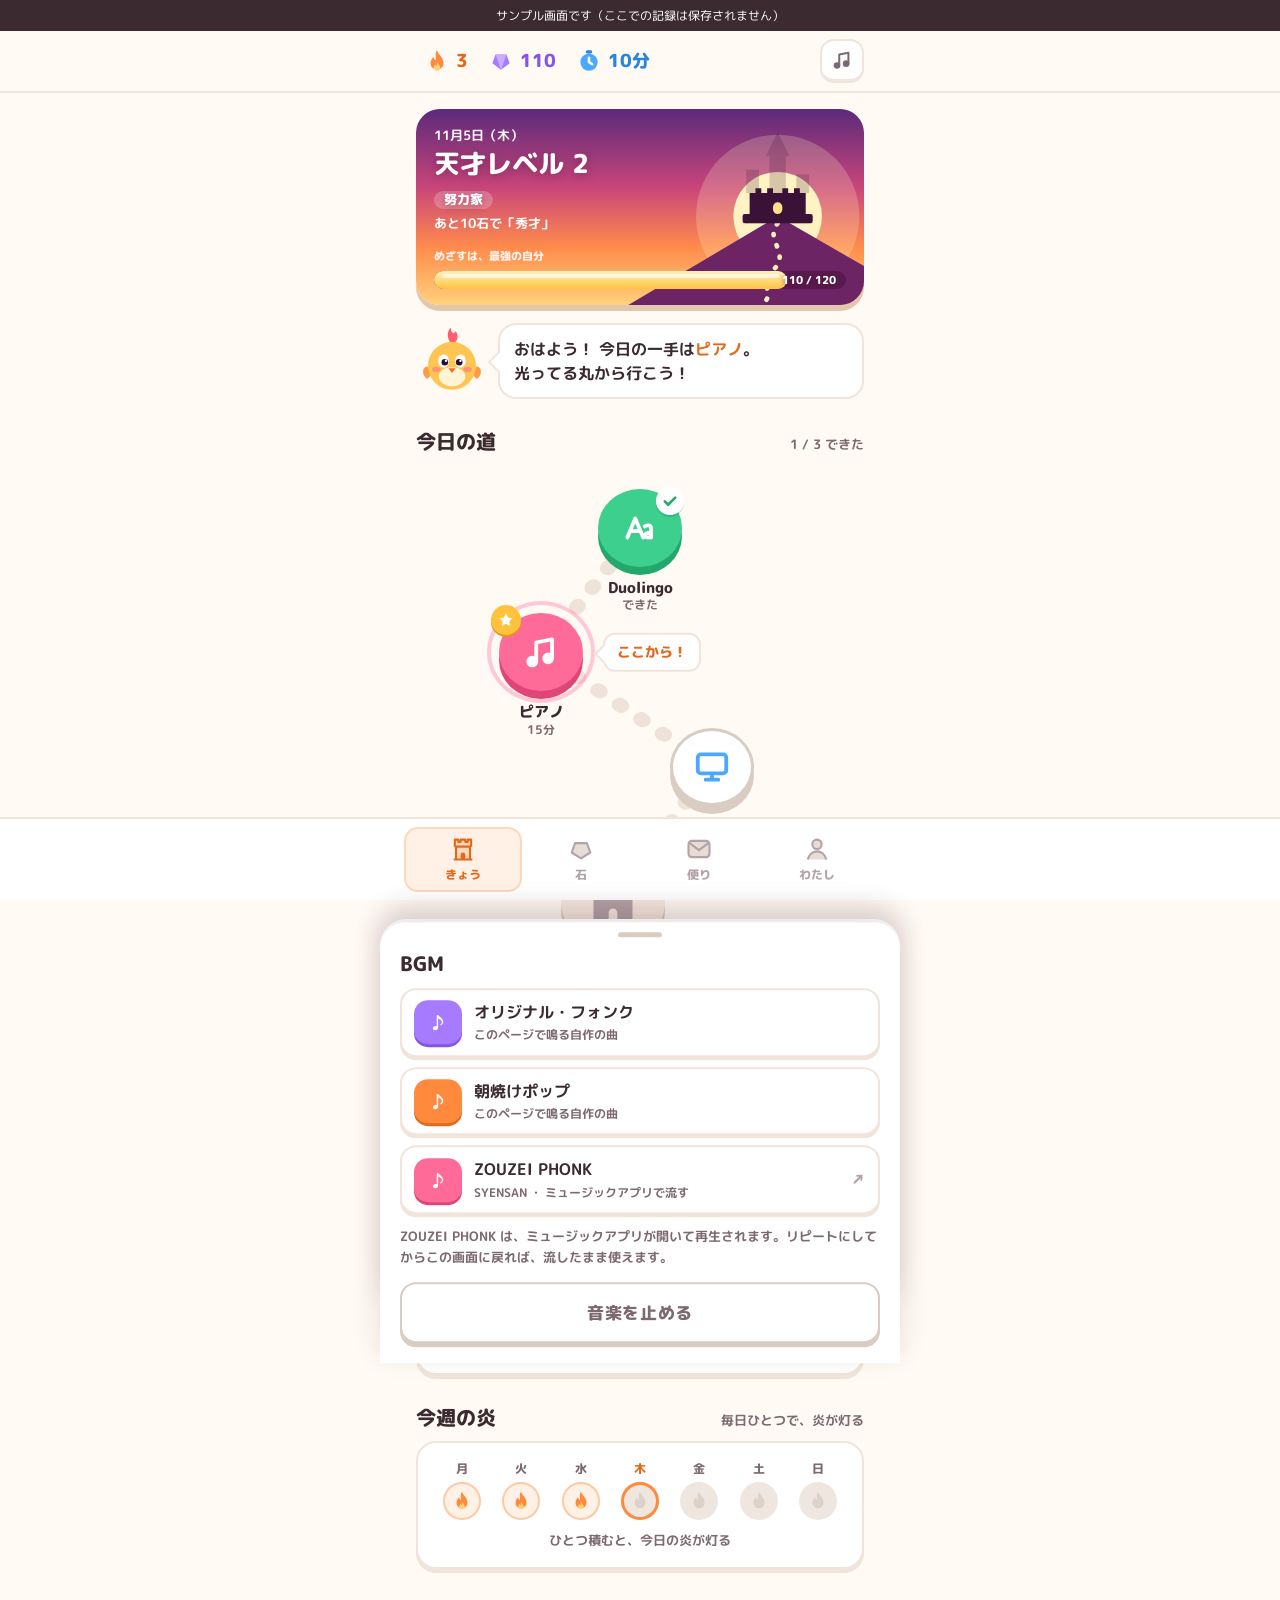
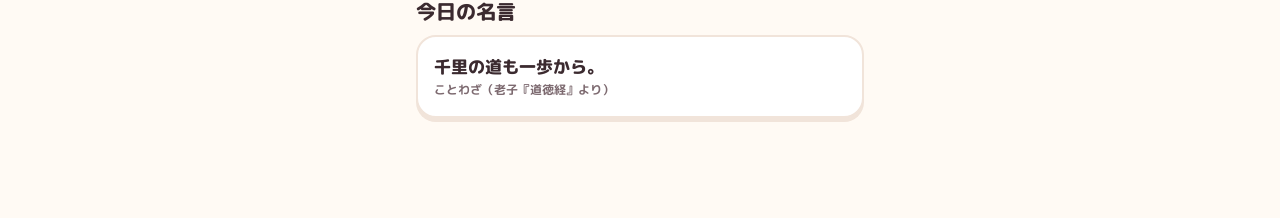
==== commit 2872a5c0: "天才レベル（最終は最強の自分）に変更し、ZOUZEI PHONKはミュージックアプリで直接流す形に Co-Authored-By: Claude Opus 5.5 <noreply@anthropic" ====
--- a/sample.html
+++ b/sample.html
@@ -65,7 +65,7 @@
 
   /* ---------- 城のバナー（積むほど育つ） ---------- */
   .banner {
-    position: relative; margin-top: 16px; height: 168px; border-radius: 24px; overflow: hidden;
+    position: relative; margin-top: 16px; height: 196px; border-radius: 24px; overflow: hidden;
     background: linear-gradient(180deg, #5b2a7a 0%, #c9457a 40%, #ff8a4c 70%, #ffd27a 100%);
     color: #fff;
     box-shadow: 0 6px 0 #e3c6ae;
@@ -73,8 +73,10 @@
   .banner > svg { position: absolute; inset: 0; width: 100%; height: 100%; }
   .banner-text { position: absolute; left: 18px; top: 16px; right: 44%; }
   .banner-date { font-size: 13px; font-weight: 700; opacity: .95; }
-  .banner-level { margin: 2px 0 0; font-size: 28px; font-weight: 800; line-height: 1.2; text-shadow: 0 2px 10px rgba(80, 10, 40, .35); }
+  .banner-level { margin: 2px 0 0; font-size: 26px; font-weight: 800; line-height: 1.2; text-shadow: 0 2px 10px rgba(80, 10, 40, .35); }
   .banner-next { margin: 4px 0 0; font-size: 13px; font-weight: 700; line-height: 1.4; }
+  .banner-rank { display: inline-block; margin-top: 4px; padding: 1px 10px; border-radius: 99px; background: rgba(255, 255, 255, .22); font-size: 13px; font-weight: 800; }
+  .banner-goal { position: absolute; left: 18px; bottom: 40px; font-size: 11px; font-weight: 800; opacity: .9; }
   .lv-bar { position: absolute; left: 18px; right: 18px; bottom: 16px; height: 18px; border-radius: 99px; background: rgba(60, 10, 40, .35); overflow: hidden; }
   .lv-bar i { display: block; height: 100%; width: 0; border-radius: 99px; background: linear-gradient(180deg, #fff3c4, #ffc23d); transition: width .9s cubic-bezier(.2, .8, .2, 1); position: relative; }
   .lv-bar i::after { content: ""; position: absolute; left: 8px; right: 8px; top: 3px; height: 4px; border-radius: 99px; background: rgba(255, 255, 255, .6); }
@@ -241,6 +243,18 @@
   .steps li span { width: 28px; height: 28px; border-radius: 50%; display: grid; place-items: center; background: var(--gray); color: var(--ink-2); font-size: 13px; }
   .sheet-actions { display: grid; gap: 12px; margin-top: 20px; }
   .sheet-row { display: grid; grid-template-columns: 1fr 1fr; gap: 10px; }
+
+  /* ---------- BGM シート ---------- */
+  .sheet.music h3 { font-size: 20px; margin-bottom: 12px; }
+  .m-list { display: grid; gap: 10px; }
+  .m-row { display: grid; grid-template-columns: 48px 1fr auto; gap: 12px; align-items: center; text-align: left; padding: 10px 12px; border-radius: 16px; border: 2px solid var(--line); background: var(--card); box-shadow: 0 3px 0 var(--line); }
+  .m-row b { display: block; font-size: 16px; }
+  .m-row small { display: block; font-size: 12px; color: var(--ink-2); font-weight: 700; }
+  .m-ico { width: 48px; height: 44px; border-radius: 14px; display: grid; place-items: center; background: var(--c); box-shadow: 0 3px 0 var(--cd); color: #fff; font-weight: 800; font-size: 20px; }
+  .m-state { font-style: normal; font-weight: 800; color: var(--ink-3); }
+  .m-row.on { border-color: var(--orange); background: var(--orange-l); }
+  .m-row.on .m-state::before { content: "再生中"; color: var(--orange-d); font-size: 13px; }
+  .m-note { margin: 12px 0 14px; font-size: 13px; color: var(--ink-2); font-weight: 700; line-height: 1.6; }
 
   /* ---------- やりきった画面 ---------- */
   .result {
@@ -330,9 +344,10 @@
     </svg>
     <div class="banner-text">
       <div class="banner-date">11月5日（木）</div>
-      <p class="banner-level" id="lvTitle">城レベル 2</p>
+      <p class="banner-level" id="lvTitle">天才レベル 2</p>
       <p class="banner-next" id="lvNext"></p>
     </div>
+    <div class="banner-goal">めざすは、最強の自分</div>
     <div class="lv-bar"><i id="lvBar"></i><span id="lvNum"></span></div>
   </div>
 
@@ -390,6 +405,18 @@
       <button class="btn green" type="button" id="doneBtn">できた！</button>
     </div>
   </div>
+</section>
+
+<section class="sheet music" id="musicSheet" aria-modal="true" role="dialog" aria-labelledby="musicTitle">
+  <div class="grab"></div>
+  <h3 id="musicTitle">BGM</h3>
+  <div class="m-list">
+    <button class="m-row" type="button" data-music="phonk"><span class="m-ico" style="--c:var(--violet);--cd:var(--violet-d)">♪</span><span><b>オリジナル・フォンク</b><small>このページで鳴る自作の曲</small></span><i class="m-state"></i></button>
+    <button class="m-row" type="button" data-music="sunrise"><span class="m-ico" style="--c:var(--orange);--cd:var(--orange-d)">♪</span><span><b>朝焼けポップ</b><small>このページで鳴る自作の曲</small></span><i class="m-state"></i></button>
+    <button class="m-row" type="button" data-music="zouzei"><span class="m-ico" style="--c:var(--pink);--cd:var(--pink-d)">♪</span><span><b>ZOUZEI PHONK</b><small>SYENSAN ・ ミュージックアプリで流す</small></span><i class="m-state">↗</i></button>
+  </div>
+  <p class="m-note">ZOUZEI PHONK は、ミュージックアプリが開いて再生されます。リピートにしてからこの画面に戻れば、流したまま使えます。</p>
+  <button class="btn ghost" type="button" id="musicStop">音楽を止める</button>
 </section>
 
 <section class="result" id="result" role="dialog" aria-modal="true" aria-labelledby="resultTitle">
@@ -436,7 +463,7 @@
   // デモ用の数字（本番では端末に保存した記録から計算する）
   const S = { stones: 110, streak: 3, week: [true, true, true, false, false, false, false], todayIdx: 3, timerUsed: false, chestOpened: false };
   const LEVELS = [0, 0, 50, 120, 220, 350]; // 添字がレベル（1=土台 … 5=旗）
-  const PART = ['', '土台', '壁', '塔', '天守', '旗'];
+  const RANK = ['', 'はじめの一歩', '努力家', '秀才', '天才', '最強の自分'];
   const tasks = [
     { id: 'duo', label: 'Duolingo', c: '--green', cd: '--green-d', min: 10, first: 'アプリを開いて、レッスンを1つ', steps: ['アプリを開く', '今日のレッスンを1つ（約5分）', '余力があれば、もう1つか復習を1つ'], app: true, done: true, secs: 600 },
     { id: 'piano', label: 'ピアノ', c: '--pink', cd: '--pink-d', min: 15, first: '鍵盤のふたを開けて、音階を3分', steps: ['指ならし：音階かハノンを3分', 'いまの曲を2小節ずつ、ゆっくり8分', '最後に、止まらず通して1回'], pick: true, done: false, secs: 0 },
@@ -466,15 +493,15 @@
   const renderCastle = () => {
     const lv = levelOf(S.stones);
     document.querySelectorAll('#castleArt .part').forEach(p => p.classList.toggle('on', +p.dataset.lv <= lv));
-    $('#lvTitle').textContent = `城レベル ${lv}`;
+    $('#lvTitle').innerHTML = `天才レベル ${lv}<br><span class="banner-rank">${RANK[lv]}</span>`;
     const next = LEVELS[lv + 1];
     if (next) {
       const prev = LEVELS[lv];
-      $('#lvNext').textContent = `あと${next - S.stones}石で、${PART[lv + 1]}が建つ`;
+      $('#lvNext').textContent = `あと${next - S.stones}石で「${RANK[lv + 1]}」`;
       $('#lvBar').style.width = ((S.stones - prev) / (next - prev) * 100) + '%';
       $('#lvNum').textContent = `${S.stones} / ${next}`;
     } else {
-      $('#lvNext').textContent = '城が完成しました';
+      $('#lvNext').textContent = '最強の自分に、なった。';
       $('#lvBar').style.width = '100%';
       $('#lvNum').textContent = S.stones;
     }
@@ -665,7 +692,7 @@
     const n = tasks.filter(x => x.done).length;
     setTimeout(() => {
       const lv = levelOf(S.stones);
-      if (levelUp) showResult({ title: `城レベル ${lv}！`, lead: `${PART[lv]}が建った…！ え、こんなに積めたの？ 正気！？`, gain, big: true });
+      if (levelUp) showResult({ title: `天才レベル ${lv}！`, lead: lv === 5 ? 'ついに「最強の自分」に…！ え、正気！？ 伝説だよ！！' : `「${RANK[lv]}」になった…！ え、こんなに積めたの？ 正気！？`, gain, big: true });
       else if (n === tasks.length) showResult({ title: '今日の城、完成！', lead: '全部やりきった…！ 今日のあなた、伝説すぎる', gain, big: true });
       else if (t.pick) showResult({ title: '今日の一手、やりきった！', lead: '有言実行の人だ…！ 城の人たちがざわついてます', gain, big: true });
       else showResult({ title: firstToday ? '今日の炎、点灯！' : `${t.label}、できた！`, lead: n === 2 ? '2つ目！？ え、正気？？ 天才では？' : 'その一歩が、城の石になる！', gain });
@@ -678,17 +705,52 @@
     renderAll();
     showResult({ title: '宝箱をあけた！', lead: 'クエスト全部クリア…！ 今日のあなた、止まらない！', gain: 20, big: true });
   });
-  $('#musicBtn').addEventListener('click', () => {
+  // ---------- BGM ----------
+  // ZOUZEI PHONK はミュージックアプリで再生する（曲のファイルはページに入れない）
+  const ZOUZEI_APP = 'music://music.apple.com/jp/album/zouzei-phonk/6770631134?i=6770631505';
+  const ZOUZEI_WEB = 'https://music.apple.com/jp/album/zouzei-phonk/6770631134?i=6770631505';
+  let ownTrack = null;
+  const syncMusic = () => {
+    document.querySelectorAll('[data-music]').forEach(b => b.classList.toggle('on', b.dataset.music === ownTrack));
+    $('#musicBtn').classList.toggle('on', !!ownTrack);
+    $('#musicBtn').setAttribute('aria-pressed', !!ownTrack);
+  };
+  const openMusic = () => { $('#scrim').classList.add('show'); $('#musicSheet').classList.add('show'); syncMusic(); sfx('tap'); };
+  const closeMusic = () => { $('#musicSheet').classList.remove('show'); if (!open) $('#scrim').classList.remove('show'); };
+  $('#musicBtn').addEventListener('click', openMusic);
+  $('#scrim').addEventListener('click', closeMusic);
+  const playOwn = name => {
     if (!window.Sound) return;
-    const on = !window.Sound.playing;
-    window.Sound.setTrack('phonk');
-    window.Sound.setBgm(on);
-    $('#musicBtn').classList.toggle('on', on);
-    $('#musicBtn').setAttribute('aria-pressed', on);
-    say(on ? 'フォンク、スタート！ 気合、入ってきた〜！' : '音楽ストップ！ 集中モードだね！');
+    window.Sound.setTrack(name);
+    window.Sound.setBgm(true);
+    ownTrack = name;
+    syncMusic();
+  };
+  const stopOwn = () => { if (window.Sound) window.Sound.setBgm(false); ownTrack = null; syncMusic(); };
+  $('#musicSheet').addEventListener('click', e => {
+    const b = e.target.closest('[data-music]');
+    if (!b) return;
+    const m = b.dataset.music;
+    if (m === 'zouzei') {
+      stopOwn();
+      closeMusic();
+      say('ZOUZEI PHONK、いってらっしゃい！ リピートにして戻ってきてね！');
+      let left = false;
+      const onHide = () => { if (document.hidden) left = true; };
+      document.addEventListener('visibilitychange', onHide);
+      window.location.href = ZOUZEI_APP;
+      setTimeout(() => {
+        document.removeEventListener('visibilitychange', onHide);
+        if (!left) window.open(ZOUZEI_WEB, '_blank', 'noopener');
+      }, 1500);
+      return;
+    }
+    if (ownTrack === m) { stopOwn(); say('音楽ストップ！ 集中モードだね！'); }
+    else { playOwn(m); say(m === 'phonk' ? 'フォンク、スタート！ 気合、入ってきた〜！' : '朝焼けポップ、スタート！ 今日も登ろう！'); }
   });
+  $('#musicStop').addEventListener('click', () => { stopOwn(); closeMusic(); });
   $('#statStreak').addEventListener('click', () => say(`<b>${S.streak}日</b>連続！ 炎を絶やさないで…！`, true));
-  $('#statStones').addEventListener('click', () => say(`いま<b>${S.stones}石</b>。積むほど城が育つよ！`));
+  $('#statStones').addEventListener('click', () => say(`いま<b>${S.stones}石</b>。積むほど天才レベルが上がって、最後は<b>最強の自分</b>！`));
 
   setInterval(() => {
     tickSheet();
